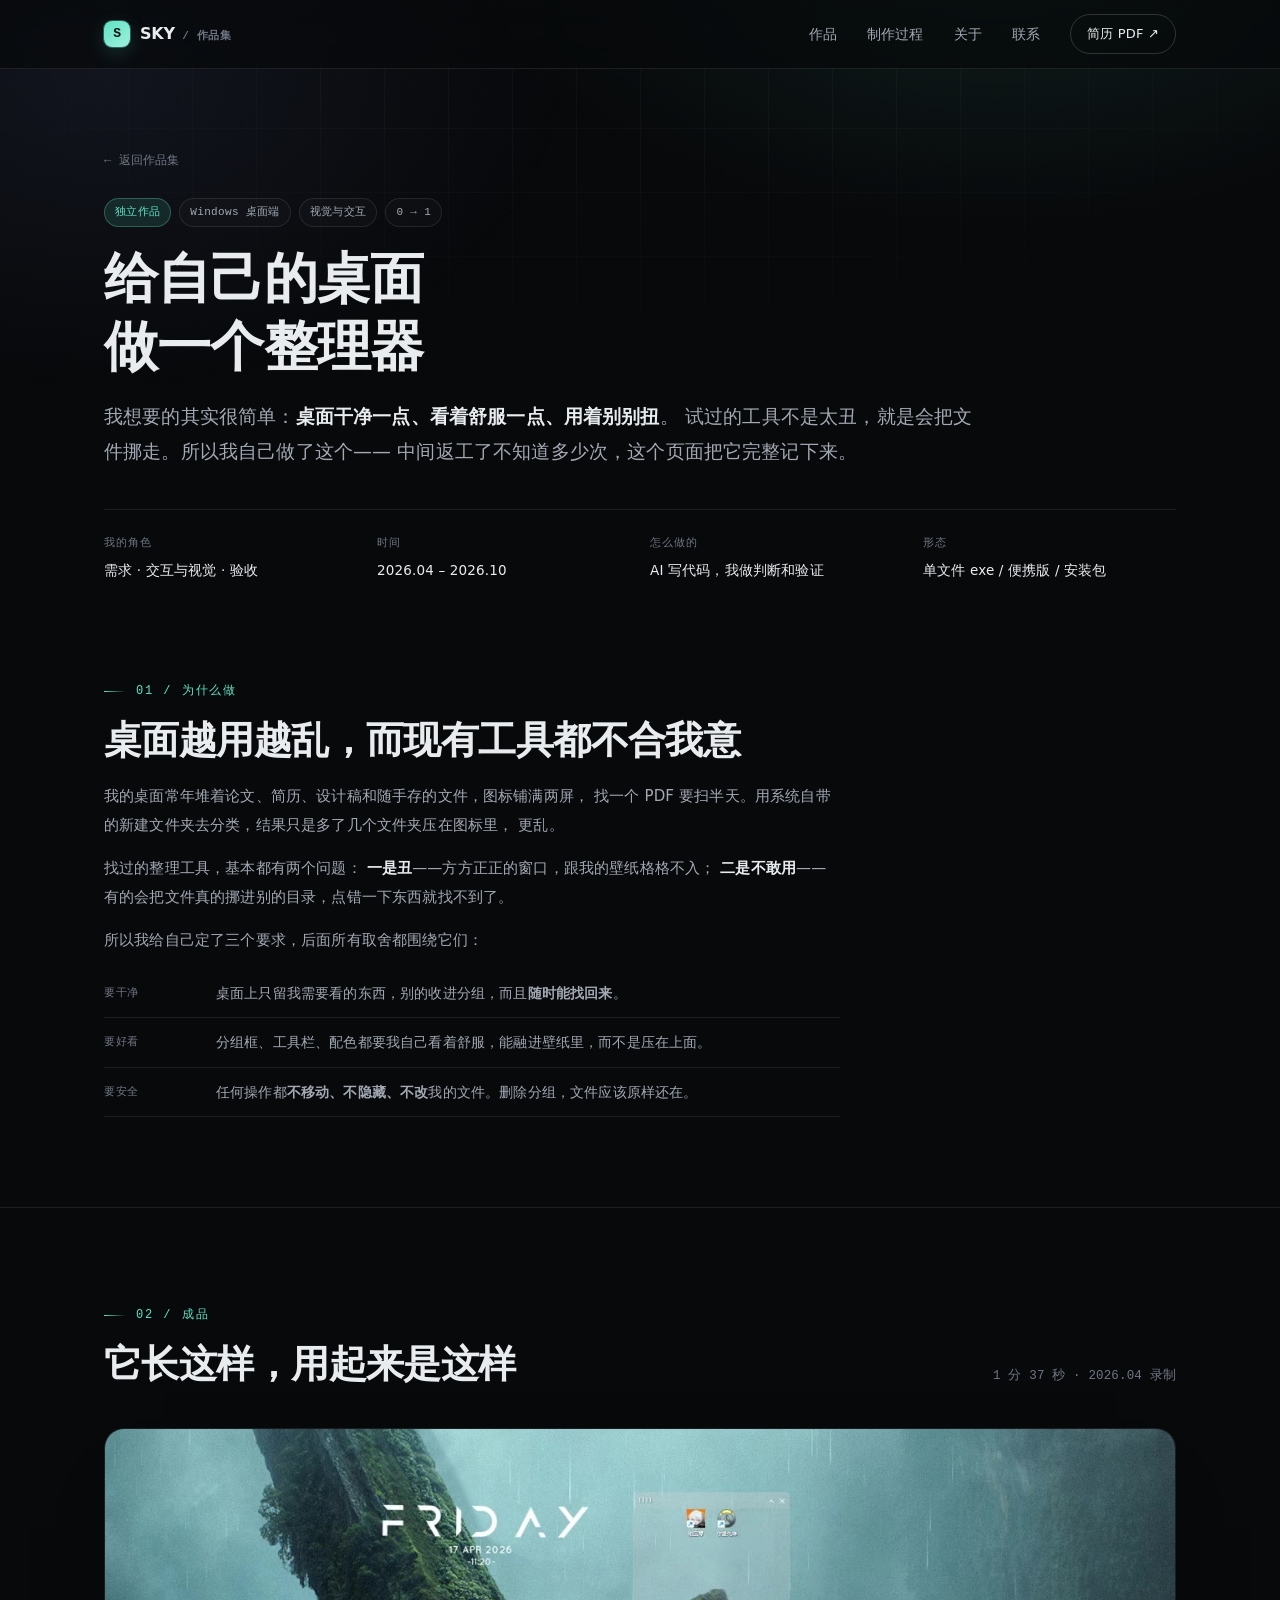
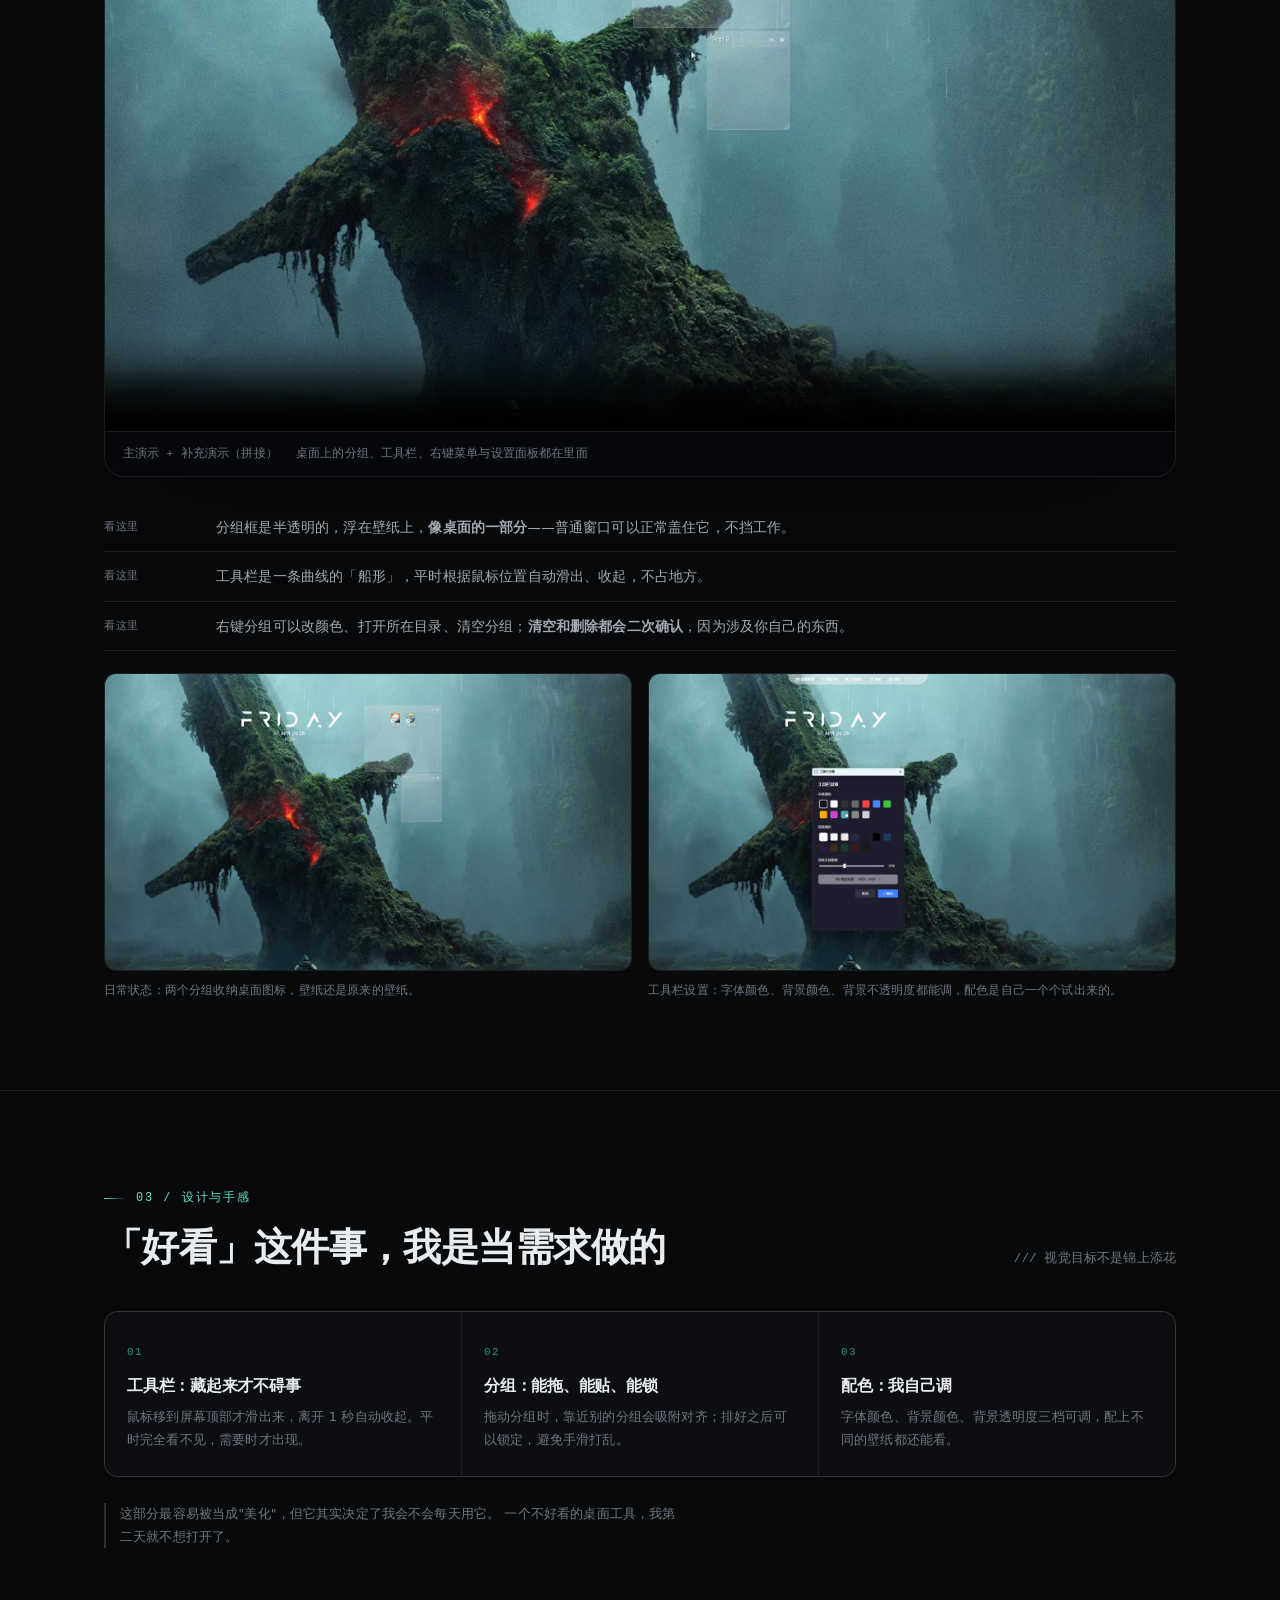
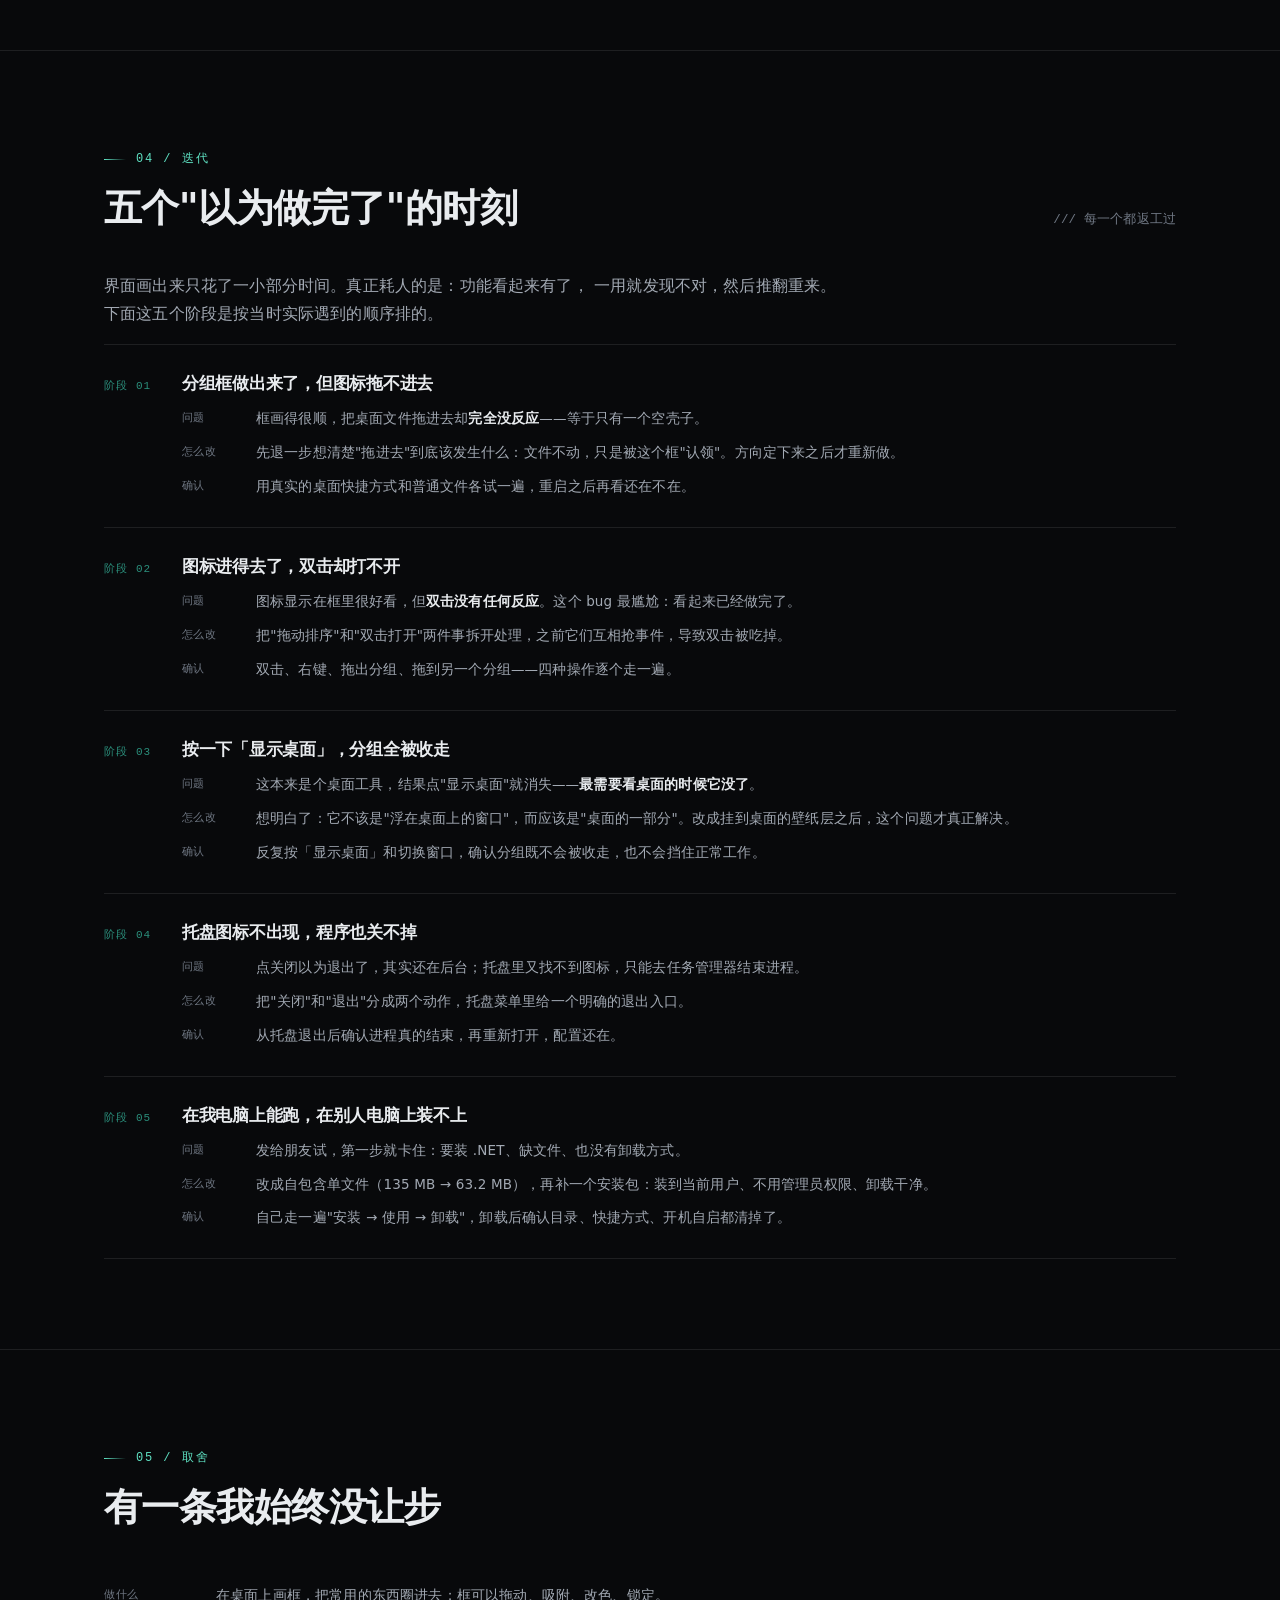
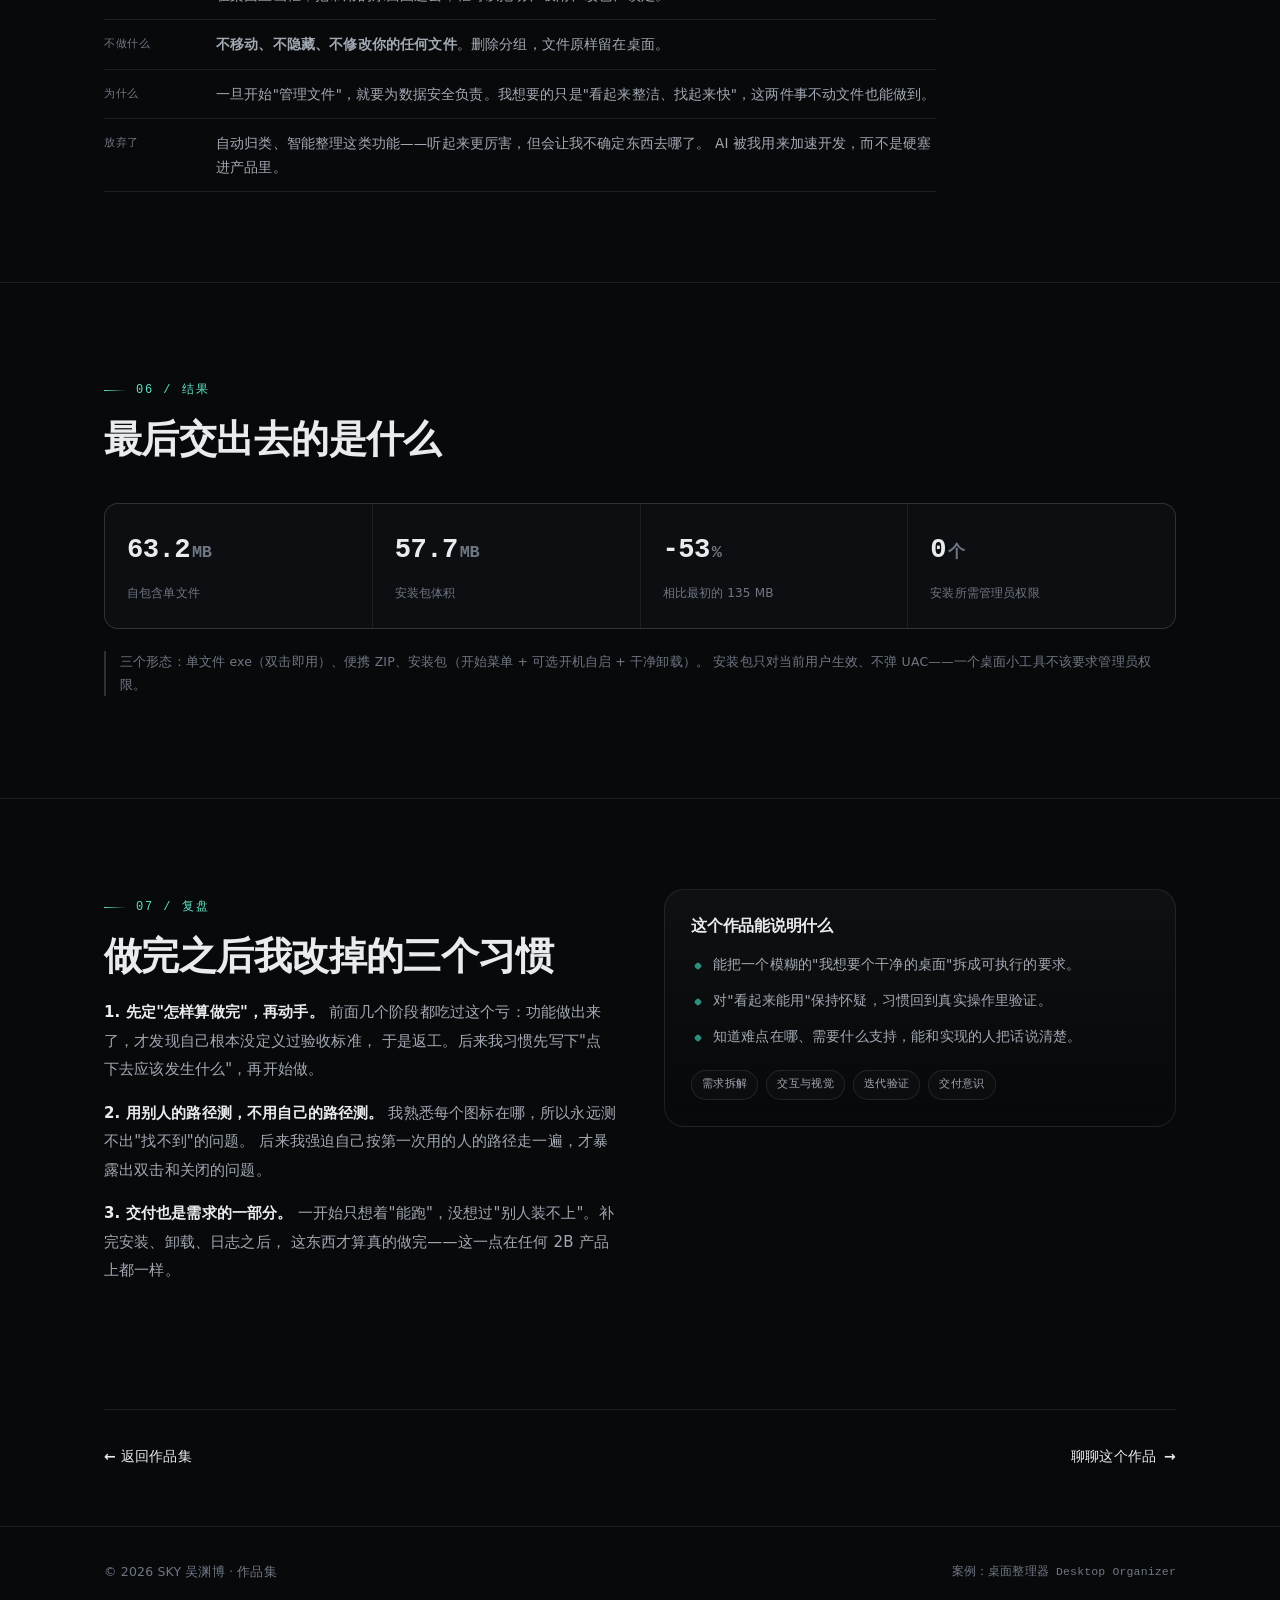
==== work/desktop-organizer.html @ 51eff130 "Add files via upload" ====
﻿<!DOCTYPE html>
<html lang="zh-CN">
<head>
<meta charset="UTF-8">
<meta name="viewport" content="width=device-width, initial-scale=1">
<title>桌面整理器 · 案例 | SKY 吴渊博</title>
<meta name="description" content="给自己的桌面做一个整理器：初衷、成品演示，以及从图标移不进去到能安装交付的迭代过程。">
<meta name="author" content="SKY 吴渊博">
<meta name="theme-color" content="#08090b">
<link rel="canonical" href="https://sky-code1.github.io/work/desktop-organizer.html">

<meta property="og:type" content="article">
<meta property="og:url" content="https://sky-code1.github.io/work/desktop-organizer.html">
<meta property="og:title" content="桌面整理器 · 给自己的桌面做一个整理器">
<meta property="og:description" content="从图标移不进去，到可以安装给别人用。附 1 分 37 秒演示与完整的迭代记录。">
<meta property="og:image" content="../assets/img/demo-poster.jpg">

<link rel="icon" href="../assets/img/favicon.svg" type="image/svg+xml">
<link rel="stylesheet" href="../assets/css/style.css">
</head>
<body>

<header class="site-header">
  <div class="wrap nav">
    <a class="brand" href="../index.html">
      <span class="brand-mark">S</span>
      <span>SKY<small> / 作品集</small></span>
    </a>

    <nav class="nav-links" id="navLinks" aria-label="主导航">
      <a href="../index.html#work">作品</a>
      <a href="../index.html#process">制作过程</a>
      <a href="../index.html#about">关于</a>
      <a href="../index.html#contact">联系</a>
      <a class="nav-cta" href="../assets/resume-sky.pdf" target="_blank" rel="noopener">简历 PDF ↗</a>
    </nav>

    <button class="nav-toggle" id="navToggle" aria-label="打开菜单" aria-expanded="false" aria-controls="navLinks">
      <svg width="18" height="18" viewBox="0 0 24 24" fill="none" stroke="currentColor" stroke-width="2" stroke-linecap="round" aria-hidden="true">
        <path d="M4 7h16M4 12h16M4 17h16"/>
      </svg>
    </button>
  </div>
</header>

<main>

  <!-- ================= 头部 ================= -->
  <section class="case-hero">
    <div class="wrap">
      <a class="back-link" href="../index.html">← 返回作品集</a>

      <div class="tags reveal">
        <span class="tag hot">独立作品</span>
        <span class="tag">Windows 桌面端</span>
        <span class="tag">视觉与交互</span>
        <span class="tag">0 → 1</span>
      </div>

      <h1 class="reveal">给自己的桌面<br class="br-wide">做一个整理器</h1>

      <p class="lead reveal">
        我想要的其实很简单：<strong>桌面干净一点、看着舒服一点、用着别别扭</strong>。
        试过的工具不是太丑，就是会把文件挪走。所以我自己做了这个——
        中间返工了不知道多少次，这个页面把它完整记下来。
      </p>

      <dl class="case-meta reveal">
        <div><dt>我的角色</dt><dd>需求 · 交互与视觉 · 验收</dd></div>
        <div><dt>时间</dt><dd>2026.04 – 2026.10</dd></div>
        <div><dt>怎么做的</dt><dd>AI 写代码，我做判断和验证</dd></div>
        <div><dt>形态</dt><dd>单文件 exe / 便携版 / 安装包</dd></div>
      </dl>
    </div>
  </section>

  <!-- ================= 01 初衷 ================= -->
  <section class="section">
    <div class="wrap">
      <div class="prose reveal" style="max-width:46em">
        <span class="eyebrow">01 / 为什么做</span>
        <h2 style="margin-top:14px">桌面越用越乱，而现有工具都不合我意</h2>

        <p>
          我的桌面常年堆着论文、简历、设计稿和随手存的文件，图标铺满两屏，
          找一个 PDF 要扫半天。用系统自带的新建文件夹去分类，结果只是多了几个文件夹压在图标里，
          更乱。
        </p>
        <p>
          找过的整理工具，基本都有两个问题：
          <strong>一是丑</strong>——方方正正的窗口，跟我的壁纸格格不入；
          <strong>二是不敢用</strong>——有的会把文件真的挪进别的目录，点错一下东西就找不到了。
        </p>
        <p>
          所以我给自己定了三个要求，后面所有取舍都围绕它们：
        </p>
      </div>

      <div class="kv reveal" style="max-width:46em">
        <div class="kv-row">
          <span class="k">要干净</span>
          <div class="v">桌面上只留我需要看的东西，别的收进分组，而且<strong>随时能找回来</strong>。</div>
        </div>
        <div class="kv-row">
          <span class="k">要好看</span>
          <div class="v">分组框、工具栏、配色都要我自己看着舒服，能融进壁纸里，而不是压在上面。</div>
        </div>
        <div class="kv-row">
          <span class="k">要安全</span>
          <div class="v">任何操作都<strong>不移动、不隐藏、不改</strong>我的文件。删除分组，文件应该原样还在。</div>
        </div>
      </div>
    </div>
  </section>

  <!-- ================= 02 成品 ================= -->
  <section class="section">
    <div class="wrap">
      <div class="section-head reveal">
        <div>
          <span class="eyebrow">02 / 成品</span>
          <h2>它长这样，用起来是这样</h2>
        </div>
        <span class="more">1 分 37 秒 · 2026.04 录制</span>
      </div>

      <div class="video-card reveal">
        <video controls preload="metadata" poster="../assets/img/demo-poster.jpg" playsinline>
          <source src="../assets/video/desktop-organizer-demo.mp4" type="video/mp4">
          你的浏览器不支持内嵌视频，可以<a href="../assets/video/desktop-organizer-demo.mp4">直接下载观看</a>。
        </video>
        <div class="video-meta">
          <span>主演示 + 补充演示（拼接）</span>
          <span>桌面上的分组、工具栏、右键菜单与设置面板都在里面</span>
        </div>
      </div>

      <div class="kv reveal" style="margin-top:26px">
        <div class="kv-row">
          <span class="k">看这里</span>
          <div class="v">分组框是半透明的，浮在壁纸上，<strong>像桌面的一部分</strong>——普通窗口可以正常盖住它，不挡工作。</div>
        </div>
        <div class="kv-row">
          <span class="k">看这里</span>
          <div class="v">工具栏是一条曲线的「船形」，平时根据鼠标位置自动滑出、收起，不占地方。</div>
        </div>
        <div class="kv-row">
          <span class="k">看这里</span>
          <div class="v">右键分组可以改颜色、打开所在目录、清空分组；<strong>清空和删除都会二次确认</strong>，因为涉及你自己的东西。</div>
        </div>
      </div>

      <div class="shot-grid reveal">
        <figure>
          <img src="../assets/img/demo-poster.jpg" alt="桌面上两个半透明分组，里面放了图标" loading="lazy">
          <figcaption>日常状态：两个分组收纳桌面图标，壁纸还是原来的壁纸。</figcaption>
        </figure>
        <figure>
          <img src="../assets/img/demo-settings.jpg" alt="工具栏设置面板，可以调字体颜色、背景颜色和背景不透明度" loading="lazy">
          <figcaption>工具栏设置：字体颜色、背景颜色、背景不透明度都能调，配色是自己一个个试出来的。</figcaption>
        </figure>
      </div>
    </div>
  </section>

  <!-- ================= 03 视觉与交互 ================= -->
  <section class="section">
    <div class="wrap">
      <div class="section-head reveal">
        <div>
          <span class="eyebrow">03 / 设计与手感</span>
          <h2>「好看」这件事，我是当需求做的</h2>
        </div>
        <span class="more">/// 视觉目标不是锦上添花</span>
      </div>

      <div class="work-points reveal">
        <div class="point">
          <span class="num">01</span>
          <h4>工具栏：藏起来才不碍事</h4>
          <p>鼠标移到屏幕顶部才滑出来，离开 1 秒自动收起。平时完全看不见，需要时才出现。</p>
        </div>
        <div class="point">
          <span class="num">02</span>
          <h4>分组：能拖、能贴、能锁</h4>
          <p>拖动分组时，靠近别的分组会吸附对齐；排好之后可以锁定，避免手滑打乱。</p>
        </div>
        <div class="point">
          <span class="num">03</span>
          <h4>配色：我自己调</h4>
          <p>字体颜色、背景颜色、背景透明度三档可调，配上不同的壁纸都还能看。</p>
        </div>
      </div>

      <p class="note reveal" style="max-width:46em; margin-top:26px">
        这部分最容易被当成"美化"，但它其实决定了我会不会每天用它。
        一个不好看的桌面工具，我第二天就不想打开了。
      </p>
    </div>
  </section>

  <!-- ================= 04 迭代 ================= -->
  <section class="section" id="iterations">
    <div class="wrap">
      <div class="section-head reveal">
        <div>
          <span class="eyebrow">04 / 迭代</span>
          <h2>五个"以为做完了"的时刻</h2>
        </div>
        <span class="more">/// 每一个都返工过</span>
      </div>

      <p class="prose reveal" style="max-width:46em">
        界面画出来只花了一小部分时间。真正耗人的是：功能看起来有了，
        一用就发现不对，然后推翻重来。下面这五个阶段是按当时实际遇到的顺序排的。
      </p>

      <div class="reveal">
        <div class="iter">
          <span class="stage">阶段 01</span>
          <div>
            <h3>分组框做出来了，但图标拖不进去</h3>
            <dl>
              <dt>问题</dt>
              <dd>框画得很顺，把桌面文件拖进去却<strong>完全没反应</strong>——等于只有一个空壳子。</dd>
              <dt>怎么改</dt>
              <dd>先退一步想清楚"拖进去"到底该发生什么：文件不动，只是被这个框"认领"。方向定下来之后才重新做。</dd>
              <dt>确认</dt>
              <dd>用真实的桌面快捷方式和普通文件各试一遍，重启之后再看还在不在。</dd>
            </dl>
          </div>
        </div>

        <div class="iter">
          <span class="stage">阶段 02</span>
          <div>
            <h3>图标进得去了，双击却打不开</h3>
            <dl>
              <dt>问题</dt>
              <dd>图标显示在框里很好看，但<strong>双击没有任何反应</strong>。这个 bug 最尴尬：看起来已经做完了。</dd>
              <dt>怎么改</dt>
              <dd>把"拖动排序"和"双击打开"两件事拆开处理，之前它们互相抢事件，导致双击被吃掉。</dd>
              <dt>确认</dt>
              <dd>双击、右键、拖出分组、拖到另一个分组——四种操作逐个走一遍。</dd>
            </dl>
          </div>
        </div>

        <div class="iter">
          <span class="stage">阶段 03</span>
          <div>
            <h3>按一下「显示桌面」，分组全被收走</h3>
            <dl>
              <dt>问题</dt>
              <dd>这本来是个桌面工具，结果点"显示桌面"就消失——<strong>最需要看桌面的时候它没了</strong>。</dd>
              <dt>怎么改</dt>
              <dd>想明白了：它不该是"浮在桌面上的窗口"，而应该是"桌面的一部分"。改成挂到桌面的壁纸层之后，这个问题才真正解决。</dd>
              <dt>确认</dt>
              <dd>反复按「显示桌面」和切换窗口，确认分组既不会被收走，也不会挡住正常工作。</dd>
            </dl>
          </div>
        </div>

        <div class="iter">
          <span class="stage">阶段 04</span>
          <div>
            <h3>托盘图标不出现，程序也关不掉</h3>
            <dl>
              <dt>问题</dt>
              <dd>点关闭以为退出了，其实还在后台；托盘里又找不到图标，只能去任务管理器结束进程。</dd>
              <dt>怎么改</dt>
              <dd>把"关闭"和"退出"分成两个动作，托盘菜单里给一个明确的退出入口。</dd>
              <dt>确认</dt>
              <dd>从托盘退出后确认进程真的结束，再重新打开，配置还在。</dd>
            </dl>
          </div>
        </div>

        <div class="iter">
          <span class="stage">阶段 05</span>
          <div>
            <h3>在我电脑上能跑，在别人电脑上装不上</h3>
            <dl>
              <dt>问题</dt>
              <dd>发给朋友试，第一步就卡住：要装 .NET、缺文件、也没有卸载方式。</dd>
              <dt>怎么改</dt>
              <dd>改成自包含单文件（135 MB → 63.2 MB），再补一个安装包：装到当前用户、不用管理员权限、卸载干净。</dd>
              <dt>确认</dt>
              <dd>自己走一遍"安装 → 使用 → 卸载"，卸载后确认目录、快捷方式、开机自启都清掉了。</dd>
            </dl>
          </div>
        </div>
      </div>
    </div>
  </section>

  <!-- ================= 05 取舍 ================= -->
  <section class="section">
    <div class="wrap">
      <div class="section-head reveal">
        <div>
          <span class="eyebrow">05 / 取舍</span>
          <h2>有一条我始终没让步</h2>
        </div>
      </div>

      <div class="kv reveal" style="max-width:52em">
        <div class="kv-row">
          <span class="k">做什么</span>
          <div class="v">在桌面上画框，把常用的东西圈进去；框可以拖动、吸附、改色、锁定。</div>
        </div>
        <div class="kv-row">
          <span class="k">不做什么</span>
          <div class="v"><strong>不移动、不隐藏、不修改你的任何文件</strong>。删除分组，文件原样留在桌面。</div>
        </div>
        <div class="kv-row">
          <span class="k">为什么</span>
          <div class="v">一旦开始"管理文件"，就要为数据安全负责。我想要的只是"看起来整洁、找起来快"，这两件事不动文件也能做到。</div>
        </div>
        <div class="kv-row">
          <span class="k">放弃了</span>
          <div class="v">自动归类、智能整理这类功能——听起来更厉害，但会让我不确定东西去哪了。 AI 被我用来加速开发，而不是硬塞进产品里。</div>
        </div>
      </div>
    </div>
  </section>

  <!-- ================= 06 结果 ================= -->
  <section class="section">
    <div class="wrap">
      <div class="section-head reveal">
        <div>
          <span class="eyebrow">06 / 结果</span>
          <h2>最后交出去的是什么</h2>
        </div>
      </div>

      <div class="stat-grid reveal" style="grid-template-columns:repeat(4,minmax(0,1fr))">
        <div class="stat"><b>63.2<span class="u">MB</span></b><span>自包含单文件</span></div>
        <div class="stat"><b>57.7<span class="u">MB</span></b><span>安装包体积</span></div>
        <div class="stat"><b>-53<span class="u">%</span></b><span>相比最初的 135 MB</span></div>
        <div class="stat"><b>0<span class="u">个</span></b><span>安装所需管理员权限</span></div>
      </div>

      <p class="note reveal" style="margin-top:22px">
        三个形态：单文件 exe（双击即用）、便携 ZIP、安装包（开始菜单 + 可选开机自启 + 干净卸载）。
        安装包只对当前用户生效、不弹 UAC——一个桌面小工具不该要求管理员权限。
      </p>
    </div>
  </section>

  <!-- ================= 07 复盘 ================= -->
  <section class="section">
    <div class="wrap">
      <div class="two-col">
        <div class="prose reveal">
          <span class="eyebrow">07 / 复盘</span>
          <h2 style="margin-top:14px">做完之后我改掉的三个习惯</h2>

          <p>
            <strong>1. 先定"怎样算做完"，再动手。</strong>
            前面几个阶段都吃过这个亏：功能做出来了，才发现自己根本没定义过验收标准，
            于是返工。后来我习惯先写下"点下去应该发生什么"，再开始做。
          </p>
          <p>
            <strong>2. 用别人的路径测，不用自己的路径测。</strong>
            我熟悉每个图标在哪，所以永远测不出"找不到"的问题。
            后来我强迫自己按第一次用的人的路径走一遍，才暴露出双击和关闭的问题。
          </p>
          <p>
            <strong>3. 交付也是需求的一部分。</strong>
            一开始只想着"能跑"，没想过"别人装不上"。补完安装、卸载、日志之后，
            这东西才算真的做完——这一点在任何 2B 产品上都一样。
          </p>
        </div>

        <div class="reveal">
          <div class="about-card">
            <h3 style="font-size:1rem; margin-bottom:16px">这个作品能说明什么</h3>
            <ul class="about-list" style="margin-top:0">
              <li>能把一个模糊的"我想要个干净的桌面"拆成可执行的要求。</li>
              <li>对"看起来能用"保持怀疑，习惯回到真实操作里验证。</li>
              <li>知道难点在哪、需要什么支持，能和实现的人把话说清楚。</li>
            </ul>
            <div class="tags" style="margin-top:22px; margin-bottom:0">
              <span class="tag">需求拆解</span>
              <span class="tag">交互与视觉</span>
              <span class="tag">迭代验证</span>
              <span class="tag">交付意识</span>
            </div>
          </div>
        </div>
      </div>
    </div>
  </section>

  <section class="wrap">
    <div class="case-nav">
      <a class="link-arrow" href="../index.html">← 返回作品集</a>
      <a class="link-arrow" href="../index.html#contact">聊聊这个作品 <span class="arw">→</span></a>
    </div>
  </section>

</main>

<footer class="site-footer">
  <div class="wrap footer-inner">
    <span>© 2026 SKY 吴渊博 · 作品集</span>
    <span class="mono">案例：桌面整理器 Desktop Organizer</span>
  </div>
</footer>

<script src="../assets/js/main.js" defer></script>
</body>
</html>
---- assets/css/style.css ----
/* ==========================================================================
   作品集站点样式
   目标：克制的深色工程感 — 细线、单色强调、等宽标签、留白优先
   ========================================================================== */

:root {
  --bg: #08090b;
  --bg-soft: #0c0e11;
  --bg-card: #101318;
  --line: rgba(255, 255, 255, 0.09);
  --line-strong: rgba(255, 255, 255, 0.16);
  --text: #e9ecef;
  --text-dim: #a2a9b3;
  --text-mute: #6f7783;
  --accent: #5fe3c4;
  --accent-dim: #2b8f7c;
  --accent-soft: rgba(95, 227, 196, 0.12);
  --blue: #86a6ff;
  --amber: #f5c26b;
  --radius: 14px;
  --radius-lg: 20px;
  --maxw: 1120px;
  --font: system-ui, -apple-system, "Segoe UI", "PingFang SC", "Hiragino Sans GB",
    "Microsoft YaHei UI", "Microsoft YaHei", sans-serif;
  --mono: ui-monospace, "SF Mono", "JetBrains Mono", "Cascadia Code", Consolas,
    "Liberation Mono", monospace;
}

*,
*::before,
*::after { box-sizing: border-box; }

html {
  scroll-behavior: smooth;
  scroll-padding-top: 90px;
  -webkit-text-size-adjust: 100%;
  /* clip 不会创建滚动容器，避免 sticky 头部失效 */
  overflow-x: hidden;
  overflow-x: clip;
}

body {
  margin: 0;
  background: var(--bg);
  color: var(--text);
  font-family: var(--font);
  font-size: 16px;
  line-height: 1.75;
  letter-spacing: 0.01em;
  -webkit-font-smoothing: antialiased;
  text-rendering: optimizeLegibility;
  overflow-x: hidden;
  overflow-x: clip;
}

/* 背景：两处极淡的光晕 + 细网格 */
body::before {
  content: "";
  position: fixed;
  inset: 0;
  z-index: -2;
  background:
    radial-gradient(900px 520px at 78% -8%, rgba(95, 227, 196, 0.10), transparent 60%),
    radial-gradient(760px 520px at 8% 8%, rgba(134, 166, 255, 0.08), transparent 62%);
  pointer-events: none;
}

body::after {
  content: "";
  position: fixed;
  inset: 0;
  z-index: -1;
  background-image:
    linear-gradient(to right, rgba(255, 255, 255, 0.028) 1px, transparent 1px),
    linear-gradient(to bottom, rgba(255, 255, 255, 0.028) 1px, transparent 1px);
  background-size: 64px 64px;
  mask-image: radial-gradient(ellipse 80% 55% at 50% 0%, #000 35%, transparent 78%);
  -webkit-mask-image: radial-gradient(ellipse 80% 55% at 50% 0%, #000 35%, transparent 78%);
  pointer-events: none;
}

img { max-width: 100%; display: block; }

a {
  color: var(--text);
  text-decoration: none;
  transition: color 0.18s ease, opacity 0.18s ease;
}

a:hover { color: var(--accent); }

::selection { background: rgba(95, 227, 196, 0.28); color: #fff; }

:focus-visible {
  outline: 2px solid var(--accent);
  outline-offset: 3px;
  border-radius: 4px;
}

/* ---------- 排版工具 ---------- */

.wrap {
  width: 100%;
  max-width: var(--maxw);
  margin: 0 auto;
  padding: 0 24px;
}

.eyebrow {
  font-family: var(--mono);
  font-size: 12px;
  letter-spacing: 0.16em;
  text-transform: uppercase;
  color: var(--accent);
  display: inline-flex;
  align-items: center;
  gap: 10px;
}

.eyebrow::before {
  content: "";
  width: 22px;
  height: 1px;
  background: linear-gradient(90deg, var(--accent), transparent);
}

h1, h2, h3, h4 {
  margin: 0;
  line-height: 1.25;
  font-weight: 650;
  letter-spacing: -0.015em;
}

h1 { font-size: clamp(2.3rem, 5.6vw, 4.15rem); }
h2 { font-size: clamp(1.65rem, 3.1vw, 2.4rem); }
h3 { font-size: 1.15rem; }

p { margin: 0 0 1em; color: var(--text-dim); }
p strong { color: var(--text); font-weight: 600; }

.lead {
  font-size: clamp(1.02rem, 1.5vw, 1.18rem);
  line-height: 1.85;
  color: var(--text-dim);
}

.mono { font-family: var(--mono); }
.dim { color: var(--text-mute); }
.accent { color: var(--accent); }

code {
  font-family: var(--mono);
  font-size: 0.86em;
  padding: 1px 5px;
  border-radius: 5px;
  background: rgba(255, 255, 255, 0.04);
  border: 1px solid rgba(255, 255, 255, 0.05);
  color: #ccd9e2;
  white-space: normal;
  overflow-wrap: anywhere;
}

.grad {
  background: linear-gradient(96deg, #ffffff 8%, var(--accent) 52%, var(--blue) 96%);
  -webkit-background-clip: text;
  background-clip: text;
  color: transparent;
}

/* ---------- 顶部导航 ---------- */

.site-header {
  position: sticky;
  top: 0;
  z-index: 100;
  backdrop-filter: blur(14px) saturate(140%);
  -webkit-backdrop-filter: blur(14px) saturate(140%);
  background: rgba(8, 9, 11, 0.72);
  border-bottom: 1px solid var(--line);
}

.nav {
  display: flex;
  align-items: center;
  justify-content: space-between;
  height: 68px;
}

.brand {
  display: inline-flex;
  align-items: center;
  gap: 10px;
  font-weight: 600;
  letter-spacing: -0.01em;
}

.brand-mark {
  width: 26px;
  height: 26px;
  border-radius: 8px;
  display: grid;
  place-items: center;
  font-family: var(--mono);
  font-size: 13px;
  color: #06110e;
  background: linear-gradient(140deg, var(--accent), #9ff0dd);
  box-shadow: 0 0 0 1px rgba(95, 227, 196, 0.35), 0 6px 20px rgba(95, 227, 196, 0.18);
}

.brand small {
  font-family: var(--mono);
  font-size: 11px;
  color: var(--text-mute);
  letter-spacing: 0.06em;
}

.nav-links {
  display: flex;
  align-items: center;
  gap: 30px;
  font-size: 14px;
  color: var(--text-dim);
}

.nav-links a { color: var(--text-dim); }
.nav-links a:hover { color: var(--text); }

.nav-cta {
  padding: 8px 16px;
  border: 1px solid var(--line-strong);
  border-radius: 999px;
  font-size: 13px;
  color: var(--text) !important;
  transition: border-color 0.18s ease, background 0.18s ease;
}

.nav-cta:hover {
  border-color: var(--accent-dim);
  background: var(--accent-soft);
  color: var(--accent) !important;
}

.nav-toggle {
  display: none;
  width: 40px;
  height: 40px;
  border: 1px solid var(--line-strong);
  border-radius: 10px;
  background: transparent;
  color: var(--text);
  cursor: pointer;
  align-items: center;
  justify-content: center;
}

/* ---------- 首屏 ---------- */

.hero {
  padding: clamp(64px, 9vw, 112px) 0 clamp(30px, 4vw, 52px);
}

.hero-grid {
  display: grid;
  grid-template-columns: minmax(0, 1.08fr) minmax(0, 0.92fr);
  gap: clamp(32px, 5vw, 64px);
  align-items: center;
}

.hero h1 { margin: 18px 0 20px; }

.hero .lead { max-width: 34em; }

.hero-actions {
  display: flex;
  flex-wrap: wrap;
  gap: 12px;
  margin-top: 30px;
}

.btn {
  display: inline-flex;
  align-items: center;
  gap: 9px;
  padding: 12px 22px;
  border-radius: 999px;
  font-size: 14px;
  font-weight: 550;
  border: 1px solid transparent;
  cursor: pointer;
  transition: transform 0.16s ease, background 0.18s ease, border-color 0.18s ease,
    box-shadow 0.2s ease;
}

.btn-primary {
  background: var(--accent);
  color: #04120f;
  box-shadow: 0 10px 30px rgba(95, 227, 196, 0.16);
}

.btn-primary:hover {
  color: #04120f;
  transform: translateY(-1px);
  box-shadow: 0 14px 36px rgba(95, 227, 196, 0.26);
}

.btn-ghost {
  border-color: var(--line-strong);
  color: var(--text);
  background: rgba(255, 255, 255, 0.02);
}

.btn-ghost:hover {
  border-color: var(--accent-dim);
  color: var(--accent);
  transform: translateY(-1px);
}

.hero-stats {
  display: flex;
  flex-wrap: wrap;
  gap: 34px;
  margin-top: 44px;
  padding-top: 26px;
  border-top: 1px solid var(--line);
}

.hero-stats div { display: flex; flex-direction: column; gap: 2px; }

.hero-stats b {
  font-family: var(--mono);
  font-size: 1.35rem;
  font-weight: 600;
  color: var(--text);
  letter-spacing: -0.02em;
}

.hero-stats span {
  font-size: 12px;
  color: var(--text-mute);
  letter-spacing: 0.04em;
}

/* 终端卡片（首屏视觉） */
.terminal {
  border: 1px solid var(--line);
  border-radius: var(--radius-lg);
  background: linear-gradient(180deg, #0e1115, #0a0c0f);
  box-shadow: 0 30px 80px -40px rgba(0, 0, 0, 0.9), 0 0 0 1px rgba(255, 255, 255, 0.02) inset;
  overflow: hidden;
  transform: perspective(1400px) rotateX(1.2deg) rotateY(-2.2deg);
  transform-origin: center;
}

.terminal-bar {
  display: flex;
  align-items: center;
  gap: 8px;
  padding: 12px 16px;
  border-bottom: 1px solid var(--line);
  background: rgba(255, 255, 255, 0.02);
}

.dot { width: 10px; height: 10px; border-radius: 50%; background: #2a2f36; }
.dot.r { background: #ff5f57; }
.dot.y { background: #febc2e; }
.dot.g { background: #28c840; }

.terminal-bar span {
  margin-left: 10px;
  font-family: var(--mono);
  font-size: 11.5px;
  color: var(--text-mute);
}

.terminal-body {
  padding: 18px 18px 22px;
  font-family: var(--mono);
  font-size: 12.5px;
  line-height: 1.95;
  color: #b9c0c9;
  overflow-x: auto;
}

.terminal-body .p { color: var(--accent); }
.terminal-body .c { color: #7f8894; }
.terminal-body .k { color: var(--blue); }
.terminal-body .s { color: var(--amber); }
.terminal-body .ok { color: #63d68a; }

/* ---------- 通用区块 ---------- */

.section { padding: clamp(56px, 7vw, 92px) 0; }
.section + .section { border-top: 1px solid var(--line); }

.section-head {
  display: flex;
  align-items: flex-end;
  justify-content: space-between;
  gap: 24px;
  margin-bottom: 40px;
}

.section-head h2 { margin-top: 14px; }

.section-head .more {
  font-family: var(--mono);
  font-size: 12.5px;
  color: var(--text-mute);
  white-space: nowrap;
}

.section-head .more:hover { color: var(--accent); }

/* ---------- 作品卡片 ---------- */

.feature {
  position: relative;
  display: grid;
  grid-template-columns: minmax(0, 1.05fr) minmax(0, 0.95fr);
  gap: clamp(24px, 4vw, 44px);
  align-items: center;
  padding: clamp(26px, 3.4vw, 44px);
  border: 1px solid var(--line);
  border-radius: calc(var(--radius-lg) + 4px);
  background:
    radial-gradient(600px 300px at 100% 0%, rgba(95, 227, 196, 0.07), transparent 70%),
    linear-gradient(180deg, rgba(255, 255, 255, 0.035), rgba(255, 255, 255, 0.008));
  overflow: hidden;
  transition: border-color 0.25s ease, transform 0.25s ease;
}

.feature:hover { border-color: var(--line-strong); }

.feature::after {
  content: "";
  position: absolute;
  inset: 0;
  pointer-events: none;
  background: linear-gradient(120deg, transparent 55%, rgba(95, 227, 196, 0.06));
  opacity: 0;
  transition: opacity 0.4s ease;
}

.feature:hover::after { opacity: 1; }

.tags { display: flex; flex-wrap: wrap; gap: 8px; margin-bottom: 18px; }

.tag {
  font-family: var(--mono);
  font-size: 11px;
  letter-spacing: 0.03em;
  color: var(--text-dim);
  padding: 4px 10px;
  border: 1px solid var(--line);
  border-radius: 999px;
  background: rgba(255, 255, 255, 0.02);
}

.tag.hot { color: var(--accent); border-color: rgba(95, 227, 196, 0.3); background: var(--accent-soft); }

.feature h3 { font-size: clamp(1.4rem, 2.4vw, 1.9rem); margin-bottom: 12px; }

.feature p { font-size: 14.5px; margin-bottom: 20px; }

.metrics-inline {
  display: flex;
  flex-wrap: wrap;
  gap: 26px;
  padding: 16px 0;
  margin-bottom: 22px;
  border-top: 1px solid var(--line);
  border-bottom: 1px solid var(--line);
}

.metrics-inline div { display: flex; flex-direction: column; }

.metrics-inline b {
  font-family: var(--mono);
  font-size: 1.05rem;
  color: var(--accent);
  font-weight: 600;
}

.metrics-inline span { font-size: 11.5px; color: var(--text-mute); }

.link-arrow {
  display: inline-flex;
  align-items: center;
  gap: 8px;
  font-size: 14px;
  font-weight: 550;
  color: var(--text);
}

.link-arrow .arw { transition: transform 0.2s ease; }
.link-arrow:hover .arw { transform: translateX(4px); }

/* 应用界面示意（纯 CSS） */
.app-mock {
  position: relative;
  border-radius: 16px;
  padding: 22px 22px 38px;
  background:
    radial-gradient(420px 220px at 20% 0%, rgba(134, 166, 255, 0.14), transparent 65%),
    linear-gradient(160deg, #101a1c 0%, #0b1013 55%, #0a0c0f 100%);
  border: 1px solid var(--line);
  overflow: hidden;
  min-height: 260px;
}

.app-mock .glow {
  position: absolute;
  inset: auto -20% -40% -20%;
  height: 180px;
  background: radial-gradient(closest-side, rgba(95, 227, 196, 0.16), transparent);
  filter: blur(6px);
}

.toolbar-mock {
  position: relative;
  display: inline-flex;
  align-items: center;
  gap: 4px;
  padding: 7px 12px;
  border-radius: 14px;
  background: rgba(255, 255, 255, 0.86);
  box-shadow: 0 18px 40px -18px rgba(0, 0, 0, 0.8), 0 0 0 1px rgba(255, 255, 255, 0.25);
  font-size: 11px;
  color: #1a1a1a;
  white-space: nowrap;
  transform: scale(0.94);
  transform-origin: left center;
}

.toolbar-mock .logo { font-weight: 700; margin-right: 6px; }
.toolbar-mock .sep { width: 1px; height: 14px; background: rgba(0, 0, 0, 0.16); margin: 0 6px; }
.toolbar-mock .tb { padding: 3px 7px; border-radius: 6px; background: rgba(0, 0, 0, 0.05); }

.group-mock {
  position: relative;
  margin-top: 26px;
  display: grid;
  grid-template-columns: repeat(2, minmax(0, 1fr));
  gap: 12px;
  max-width: 300px;
}

.group-mock .gb {
  border: 1px solid rgba(255, 255, 255, 0.14);
  background: rgba(255, 255, 255, 0.07);
  border-radius: 12px;
  padding: 8px 10px;
  backdrop-filter: blur(6px);
}

.group-mock .gb .title {
  font-size: 10px;
  color: rgba(255, 255, 255, 0.75);
  margin-bottom: 7px;
  display: flex;
  justify-content: space-between;
}

.group-mock .gb .icons { display: flex; gap: 6px; }

.group-mock .ico {
  width: 22px;
  height: 22px;
  border-radius: 6px;
  background: linear-gradient(150deg, rgba(255, 255, 255, 0.22), rgba(255, 255, 255, 0.06));
  border: 1px solid rgba(255, 255, 255, 0.12);
}

.app-mock .caption {
  position: absolute;
  right: 14px;
  bottom: 12px;
  font-family: var(--mono);
  font-size: 10px;
  color: var(--text-mute);
  letter-spacing: 0.08em;
}

/* 占位卡片 */
.placeholder-grid {
  display: grid;
  grid-template-columns: repeat(3, minmax(0, 1fr));
  gap: 16px;
  margin-top: 16px;
}

.placeholder-card {
  border: 1px dashed rgba(255, 255, 255, 0.14);
  border-radius: var(--radius);
  padding: 22px;
  background: rgba(255, 255, 255, 0.012);
  min-height: 150px;
  display: flex;
  flex-direction: column;
  justify-content: space-between;
  transition: border-color 0.2s ease, background 0.2s ease;
}

.placeholder-card:hover {
  border-color: rgba(95, 227, 196, 0.35);
  background: rgba(95, 227, 196, 0.03);
}

.placeholder-card .ph-label {
  font-family: var(--mono);
  font-size: 11px;
  color: var(--text-mute);
  letter-spacing: 0.1em;
}

.placeholder-card h4 { font-size: 0.98rem; color: var(--text-dim); margin-bottom: 6px; }

.placeholder-card p { font-size: 12.5px; margin: 0; color: var(--text-mute); line-height: 1.7; }

/* ---------- 能力矩阵 ---------- */

.cap-grid {
  display: grid;
  grid-template-columns: repeat(4, minmax(0, 1fr));
  gap: 1px;
  background: var(--line);
  border: 1px solid var(--line);
  border-radius: var(--radius);
  overflow: hidden;
}

.cap {
  background: var(--bg-soft);
  padding: 26px 22px;
  transition: background 0.2s ease;
}

.cap:hover { background: #11151a; }

.cap .num {
  font-family: var(--mono);
  font-size: 11px;
  color: var(--accent-dim);
  letter-spacing: 0.12em;
}

.cap h4 { margin: 12px 0 10px; font-size: 1rem; }

.cap p { font-size: 13px; margin: 0; color: var(--text-mute); line-height: 1.75; }

/* ---------- 关于 ---------- */

.about-grid {
  display: grid;
  grid-template-columns: minmax(0, 0.85fr) minmax(0, 1.15fr);
  gap: clamp(28px, 5vw, 64px);
  align-items: start;
}

.about-card {
  border: 1px solid var(--line);
  border-radius: var(--radius-lg);
  padding: 26px;
  background: linear-gradient(180deg, rgba(255, 255, 255, 0.03), transparent);
}

.about-card dl { margin: 0; display: grid; grid-template-columns: auto 1fr; gap: 12px 18px; }

.about-card dt {
  font-family: var(--mono);
  font-size: 11.5px;
  color: var(--text-mute);
  letter-spacing: 0.05em;
  padding-top: 3px;
}

.about-card dd { margin: 0; font-size: 13.5px; color: var(--text-dim); }

.about-list {
  margin: 22px 0 0;
  padding: 0;
  list-style: none;
  display: grid;
  gap: 12px;
}

.about-list li {
  position: relative;
  padding-left: 22px;
  font-size: 13.8px;
  color: var(--text-dim);
}

.about-list li::before {
  content: "";
  position: absolute;
  left: 4px;
  top: 11px;
  width: 6px;
  height: 6px;
  border-radius: 2px;
  background: var(--accent-dim);
  transform: rotate(45deg);
}

/* ---------- 联系 ---------- */

.contact {
  border: 1px solid var(--line);
  border-radius: calc(var(--radius-lg) + 4px);
  padding: clamp(30px, 4.5vw, 56px);
  background:
    radial-gradient(560px 260px at 12% 0%, rgba(95, 227, 196, 0.12), transparent 70%),
    linear-gradient(180deg, rgba(255, 255, 255, 0.04), rgba(255, 255, 255, 0.01));
  text-align: center;
}

.contact h2 { margin: 16px 0 12px; }

.contact .lead { max-width: 44em; margin: 0 auto 28px; }

.contact-actions { display: flex; flex-wrap: wrap; gap: 12px; justify-content: center; }

.copy-email {
  position: relative;
}

.copy-note {
  position: absolute;
  left: 50%;
  top: -34px;
  transform: translateX(-50%);
  font-size: 11.5px;
  font-family: var(--mono);
  color: var(--accent);
  background: rgba(6, 17, 14, 0.9);
  border: 1px solid rgba(95, 227, 196, 0.3);
  padding: 3px 10px;
  border-radius: 999px;
  opacity: 0;
  transition: opacity 0.2s ease;
  pointer-events: none;
  white-space: nowrap;
}

.copy-note.show { opacity: 1; }

/* ---------- 页脚 ---------- */

.site-footer {
  border-top: 1px solid var(--line);
  padding: 34px 0 46px;
  margin-top: 24px;
}

.footer-inner {
  display: flex;
  align-items: center;
  justify-content: space-between;
  gap: 18px;
  flex-wrap: wrap;
  font-size: 12.5px;
  color: var(--text-mute);
}

.footer-inner .mono { font-size: 11.5px; }

/* ==========================================================================
   案例页
   ========================================================================== */

.case-hero { padding: clamp(44px, 6vw, 76px) 0 0; }

.back-link {
  display: inline-flex;
  align-items: center;
  gap: 8px;
  font-family: var(--mono);
  font-size: 12px;
  color: var(--text-mute);
  margin-bottom: 26px;
}

.back-link:hover { color: var(--accent); }

.case-hero h1 {
  font-size: clamp(2rem, 4.6vw, 3.4rem);
  margin: 16px 0 18px;
  max-width: 20em;
}

.case-hero .lead { max-width: 46em; }

.case-meta {
  display: grid;
  grid-template-columns: repeat(4, minmax(0, 1fr));
  gap: 20px;
  margin: 40px 0 0;
  padding: 24px 0 0;
  border-top: 1px solid var(--line);
}

.case-meta dt {
  font-family: var(--mono);
  font-size: 11px;
  letter-spacing: 0.1em;
  text-transform: uppercase;
  color: var(--text-mute);
  margin-bottom: 6px;
}

.case-meta dd { margin: 0; font-size: 13.5px; color: var(--text); }

.case-cover {
  margin-top: 44px;
  border: 1px solid var(--line);
  border-radius: var(--radius-lg);
  overflow: hidden;
  background: linear-gradient(160deg, #0f1418, #090b0e);
  padding: clamp(20px, 3vw, 36px);
}

.case-cover .mock-stage {
  display: grid;
  grid-template-columns: 1fr;
  gap: 18px;
}

/* 案例页封面：把界面示意居中并放大 */
.cover-stage {
  position: relative;
  display: flex;
  flex-direction: column;
  align-items: center;
  gap: clamp(28px, 4vw, 52px);
  padding: clamp(22px, 4vw, 52px) clamp(10px, 3vw, 40px) clamp(40px, 5vw, 62px);
  border-radius: 14px;
  background:
    radial-gradient(520px 260px at 50% 0%, rgba(95, 227, 196, 0.10), transparent 70%),
    linear-gradient(170deg, #0e1518 0%, #0a0d10 60%, #090b0e 100%);
  border: 1px solid rgba(255, 255, 255, 0.06);
  overflow: hidden;
}

.cover-stage .toolbar-mock {
  transform: scale(1.05);
  box-shadow: 0 26px 50px -26px rgba(0, 0, 0, 0.9), 0 0 0 1px rgba(255, 255, 255, 0.3);
}

.cover-groups {
  display: grid;
  grid-template-columns: repeat(3, minmax(0, 1fr));
  gap: 16px;
  width: 100%;
  max-width: 620px;
}

.cover-groups .gb {
  border: 1px solid rgba(255, 255, 255, 0.14);
  background: rgba(255, 255, 255, 0.06);
  border-radius: 12px;
  padding: 10px 12px;
  backdrop-filter: blur(6px);
}

.cover-groups .gb .title {
  font-size: 11px;
  color: rgba(255, 255, 255, 0.75);
  margin-bottom: 9px;
  display: flex;
  justify-content: space-between;
}

.cover-groups .gb .icons { display: flex; flex-wrap: wrap; gap: 6px; }

.cover-groups .ico {
  width: 26px;
  height: 26px;
  border-radius: 7px;
  background: linear-gradient(150deg, rgba(255, 255, 255, 0.24), rgba(255, 255, 255, 0.06));
  border: 1px solid rgba(255, 255, 255, 0.12);
}

.cover-stage .caption {
  position: absolute;
  right: 16px;
  bottom: 12px;
  font-family: var(--mono);
  font-size: 10px;
  letter-spacing: 0.08em;
  color: var(--text-mute);
}

.prose { max-width: 46em; }
.prose h2 { margin: 0 0 18px; }
.prose h3 { margin: 34px 0 12px; font-size: 1.08rem; }
.prose p { font-size: 15px; line-height: 1.9; }
.prose ul { margin: 0 0 18px; padding-left: 20px; color: var(--text-dim); }
.prose li { margin-bottom: 8px; font-size: 14.5px; }

.two-col {
  display: grid;
  grid-template-columns: minmax(0, 1fr) minmax(0, 1fr);
  gap: clamp(24px, 4vw, 48px);
  align-items: start;
}

/* 数字块 */
.stat-grid {
  display: grid;
  grid-template-columns: repeat(4, minmax(0, 1fr));
  gap: 1px;
  background: var(--line);
  border: 1px solid var(--line);
  border-radius: var(--radius);
  overflow: hidden;
}

.stat {
  background: var(--bg-soft);
  padding: 22px;
}

.stat b {
  display: block;
  font-family: var(--mono);
  font-size: clamp(1.3rem, 2.2vw, 1.7rem);
  color: var(--text);
  letter-spacing: -0.02em;
  margin-bottom: 4px;
}

.stat b .u { font-size: 0.62em; color: var(--text-mute); margin-left: 2px; }
.stat span { font-size: 12px; color: var(--text-mute); }

/* 架构图 */
.diagram {
  border: 1px solid var(--line);
  border-radius: var(--radius);
  background: linear-gradient(180deg, #0d1013, #0a0c0e);
  padding: 22px;
  overflow-x: auto;
}

.diagram figcaption {
  margin-top: 14px;
  font-size: 12px;
  color: var(--text-mute);
  text-align: center;
}

.diagram svg { display: block; margin: 0 auto; max-width: 100%; height: auto; }

.diagram-wide {
  max-width: 820px;
  margin: 34px 0 0;
}

/* 难点条目 */
.pitfall {
  border-top: 1px solid var(--line);
  padding: 30px 0;
  display: grid;
  grid-template-columns: 64px minmax(0, 0.9fr) minmax(0, 1.1fr);
  gap: clamp(16px, 3vw, 36px);
}

.pitfall:last-child { border-bottom: 1px solid var(--line); }

.pitfall .idx {
  font-family: var(--mono);
  font-size: 12px;
  color: var(--accent-dim);
  letter-spacing: 0.1em;
  padding-top: 4px;
}

.pitfall h3 { margin: 0 0 10px; font-size: 1.06rem; }

.pitfall .problem { font-size: 13.8px; color: var(--text-dim); margin: 0; line-height: 1.85; }

.code-block {
  border: 1px solid var(--line);
  border-radius: 12px;
  background: #0a0c0f;
  overflow: hidden;
  margin: 0;
}

.code-block header {
  display: flex;
  align-items: center;
  justify-content: space-between;
  padding: 8px 12px;
  border-bottom: 1px solid var(--line);
  font-family: var(--mono);
  font-size: 11px;
  color: var(--text-mute);
}

.code-block pre {
  margin: 0;
  padding: 14px;
  overflow-x: auto;
  font-family: var(--mono);
  font-size: 11.5px;
  line-height: 1.8;
  color: #c3cad3;
  tab-size: 4;
}

.code-block .kw { color: #86a6ff; }
.code-block .ty { color: #5fe3c4; }
.code-block .cm { color: #5d6672; }
.code-block .st { color: #f5c26b; }
.code-block .fn { color: #e8eaf0; }

/* 对比表 */
.compare {
  width: 100%;
  border-collapse: collapse;
  font-size: 13.5px;
  margin: 8px 0 0;
}

.compare th,
.compare td {
  text-align: left;
  padding: 13px 14px;
  border-bottom: 1px solid var(--line);
  vertical-align: top;
}

.compare th {
  font-family: var(--mono);
  font-size: 11px;
  letter-spacing: 0.08em;
  text-transform: uppercase;
  color: var(--text-mute);
  font-weight: 500;
}

.compare td { color: var(--text-dim); }
.compare td:first-child { color: var(--text); }
.compare tr td:nth-child(2) { color: var(--text-mute); }
.compare tr td:nth-child(3) { color: var(--accent); }

/* 时间线 */
.timeline { list-style: none; margin: 0; padding: 0; position: relative; }

.timeline::before {
  content: "";
  position: absolute;
  left: 7px;
  top: 6px;
  bottom: 6px;
  width: 1px;
  background: linear-gradient(180deg, var(--accent-dim), transparent);
}

.timeline li { position: relative; padding: 0 0 26px 32px; }

.timeline li::before {
  content: "";
  position: absolute;
  left: 2px;
  top: 7px;
  width: 11px;
  height: 11px;
  border-radius: 50%;
  background: var(--bg);
  border: 1px solid var(--accent-dim);
}

.timeline li:first-child::before { background: var(--accent); border-color: var(--accent); }

.timeline time {
  font-family: var(--mono);
  font-size: 11px;
  color: var(--text-mute);
  letter-spacing: 0.06em;
}

.timeline b { display: block; margin: 3px 0 5px; font-size: 14.5px; font-weight: 600; }

.timeline p { font-size: 13.5px; margin: 0; color: var(--text-mute); line-height: 1.8; }

/* 案例页底部导航 */
.case-nav {
  display: flex;
  justify-content: space-between;
  align-items: center;
  gap: 20px;
  padding: 34px 0;
  border-top: 1px solid var(--line);
  margin-top: 20px;
  font-size: 14px;
}

/* ---------- 动效 ---------- */

.reveal {
  opacity: 0;
  transform: translateY(18px);
  transition: opacity 0.7s cubic-bezier(0.22, 0.61, 0.36, 1),
    transform 0.7s cubic-bezier(0.22, 0.61, 0.36, 1);
  will-change: opacity, transform;
}

.reveal.in { opacity: 1; transform: none; }

/* ---------- 响应式 ---------- */

@media (max-width: 980px) {
  .hero-grid,
  .feature,
  .about-grid,
  .two-col { grid-template-columns: minmax(0, 1fr); }

  .feature .app-mock { order: -1; }

  .cap-grid { grid-template-columns: repeat(2, minmax(0, 1fr)); }

  .stat-grid { grid-template-columns: repeat(2, minmax(0, 1fr)); }

  .case-meta { grid-template-columns: repeat(2, minmax(0, 1fr)); }

  .pitfall { grid-template-columns: 48px 1fr; }
  .pitfall .code-block { grid-column: 1 / -1; }

  .placeholder-grid { grid-template-columns: minmax(0, 1fr); }

  .terminal { max-width: 100%; }
  .terminal-body { min-width: 0; }
}

@media (max-width: 760px) {
  .nav-links {
    position: absolute;
    top: 68px;
    left: 0;
    right: 0;
    flex-direction: column;
    align-items: flex-start;
    gap: 4px;
    padding: 14px 24px 20px;
    background: rgba(8, 9, 11, 0.97);
    border-bottom: 1px solid var(--line);
    backdrop-filter: blur(14px);
    display: none;
  }

  .nav-links.open { display: flex; }

  .nav-links a { padding: 9px 0; width: 100%; }

  .nav-links .nav-cta { margin-top: 6px; text-align: center; }

  .nav-toggle { display: inline-flex; }

  .terminal { transform: none; }

  .hero-stats { gap: 22px; }

  .section-head { flex-direction: column; align-items: flex-start; gap: 10px; }

  .cap-grid { grid-template-columns: 1fr; }

  .contact { text-align: left; }

  .contact-actions { justify-content: flex-start; }

  .footer-inner { flex-direction: column; align-items: flex-start; gap: 8px; }

  .case-meta { grid-template-columns: 1fr 1fr; }

  .pitfall { grid-template-columns: 1fr; }
  .pitfall .idx { padding-bottom: 0; }

  .wrap { padding: 0 18px; }

  /* 手机上四个数字两列排，避免挤压 */
  .hero-stats {
    display: grid;
    grid-template-columns: 1fr 1fr;
    gap: 18px 20px;
  }

  .metrics-inline { gap: 16px 20px; }

  .stat-grid,
  .case-meta { grid-template-columns: 1fr 1fr; }

  /* 界面示意图在窄屏缩小，避免横向裁切 */
  .cover-groups { grid-template-columns: minmax(0, 1fr); }
  .cover-stage .toolbar-mock { transform: scale(0.78); transform-origin: center; }
  .app-mock .toolbar-mock { transform: scale(0.7); transform-origin: left center; }
  .app-mock { min-height: 220px; }

  .case-nav { flex-direction: column; align-items: flex-start; gap: 12px; }

  /* 架构图在窄屏保持可读宽度，允许横向滑动 */
  .diagram { -webkit-overflow-scrolling: touch; }
  .diagram svg { width: 620px; max-width: none; }
  .diagram figcaption { width: 620px; }

  /* 窄屏让标题自然折行，不用桌面端的强制换行 */
  .br-wide { display: none; }
}

@media (prefers-reduced-motion: reduce) {
  html { scroll-behavior: auto; }
  .reveal { opacity: 1; transform: none; transition: none; }
  .terminal { transform: none; }
  * { animation-duration: 0.01ms !important; transition-duration: 0.01ms !important; }
}

@media print {
  body { background: #fff; color: #000; }
  body::before, body::after, .site-header, .site-footer, .contact { display: none; }
  .reveal { opacity: 1; transform: none; }
}

/* ==========================================================================
   AI 产品经理版块：文档卡 / 演示视频 / 决策卡 / 经历 / 取舍表
   ========================================================================== */

/* 首屏的「需求卡」，用产品文档的形式代替终端 */
.doc-card {
  border: 1px solid var(--line);
  border-radius: var(--radius-lg);
  background: linear-gradient(180deg, #0f1317, #0a0c0f);
  box-shadow: 0 30px 80px -46px rgba(0, 0, 0, 0.9);
  overflow: hidden;
  transform: perspective(1400px) rotateX(1deg) rotateY(-1.8deg);
}

.doc-head {
  display: flex;
  align-items: center;
  gap: 9px;
  padding: 12px 16px;
  border-bottom: 1px solid var(--line);
  background: rgba(255, 255, 255, 0.02);
  font-family: var(--mono);
  font-size: 11.5px;
  color: var(--text-mute);
  letter-spacing: 0.04em;
}

.doc-head .dots { display: flex; gap: 6px; margin-right: 4px; }
.doc-head .dots i { width: 9px; height: 9px; border-radius: 50%; background: #2a2f36; display: block; }

.doc-body { padding: 6px 18px 16px; }

.doc-row {
  display: grid;
  grid-template-columns: 62px minmax(0, 1fr);
  gap: 14px;
  padding: 11px 0;
  border-bottom: 1px solid rgba(255, 255, 255, 0.055);
}

.doc-row:last-child { border-bottom: 0; }

.doc-k {
  font-family: var(--mono);
  font-size: 11px;
  color: var(--accent-dim);
  letter-spacing: 0.08em;
  padding-top: 3px;
}

.doc-v { font-size: 13.2px; line-height: 1.75; color: var(--text-dim); }
.doc-v strong { color: var(--text); font-weight: 600; }

.doc-v ol { margin: 4px 0 0; padding-left: 18px; }
.doc-v li { margin-bottom: 3px; }

.doc-status {
  display: inline-flex;
  align-items: center;
  gap: 7px;
  font-family: var(--mono);
  font-size: 11px;
  color: var(--accent);
  border: 1px solid rgba(95, 227, 196, 0.3);
  background: var(--accent-soft);
  border-radius: 999px;
  padding: 3px 10px;
}

.doc-status::before {
  content: "";
  width: 6px;
  height: 6px;
  border-radius: 50%;
  background: var(--accent);
}

/* 演示视频 */
.video-card {
  border: 1px solid var(--line);
  border-radius: var(--radius-lg);
  overflow: hidden;
  background: #05070a;
  box-shadow: 0 40px 90px -60px rgba(0, 0, 0, 1);
}

.video-card video {
  display: block;
  width: 100%;
  aspect-ratio: 16 / 9;
  object-fit: cover;
  background: #05070a;
}

.video-meta {
  display: flex;
  flex-wrap: wrap;
  gap: 8px 18px;
  align-items: center;
  padding: 12px 18px;
  border-top: 1px solid var(--line);
  font-family: var(--mono);
  font-size: 11.5px;
  color: var(--text-mute);
}

/* 决策卡 */
.decision-grid {
  display: grid;
  grid-template-columns: repeat(3, minmax(0, 1fr));
  gap: 16px;
}

.decision {
  border: 1px solid var(--line);
  border-radius: var(--radius);
  padding: 22px;
  background: var(--bg-soft);
  transition: border-color 0.2s ease, transform 0.2s ease;
}

.decision:hover { border-color: var(--line-strong); transform: translateY(-2px); }

.decision .q {
  font-family: var(--mono);
  font-size: 10.5px;
  letter-spacing: 0.12em;
  color: var(--text-mute);
  margin-bottom: 10px;
}

.decision h4 { font-size: 0.98rem; margin-bottom: 10px; line-height: 1.5; }

.decision .choice {
  font-size: 13px;
  color: var(--accent);
  font-weight: 600;
  padding: 8px 0;
  border-top: 1px solid var(--line);
  border-bottom: 1px solid var(--line);
  margin-bottom: 10px;
}

.decision p { font-size: 12.8px; line-height: 1.75; color: var(--text-mute); margin: 0; }

/* 经历 */
.exp {
  display: grid;
  grid-template-columns: 132px minmax(0, 1fr);
  gap: 24px;
  padding: 28px 0;
  border-top: 1px solid var(--line);
}

.exp:last-child { border-bottom: 1px solid var(--line); }

.exp-when {
  font-family: var(--mono);
  font-size: 11.5px;
  color: var(--text-mute);
  letter-spacing: 0.04em;
  padding-top: 4px;
}

.exp-when .now { color: var(--accent); }

.exp h3 { font-size: 1.05rem; margin-bottom: 6px; }

.exp .role {
  font-family: var(--mono);
  font-size: 11.5px;
  color: var(--accent-dim);
  letter-spacing: 0.04em;
}

.exp ul { margin: 14px 0 0; padding-left: 18px; }
.exp li { font-size: 13.6px; line-height: 1.85; color: var(--text-dim); margin-bottom: 6px; }
.exp li strong { color: var(--text); font-weight: 600; }

.exp .nums {
  display: flex;
  flex-wrap: wrap;
  gap: 10px 26px;
  margin-top: 16px;
  padding-top: 14px;
  border-top: 1px dashed var(--line);
}

.exp .nums div { display: flex; align-items: baseline; gap: 6px; }
.exp .nums b { font-family: var(--mono); font-size: 1.02rem; color: var(--accent); }
.exp .nums span { font-size: 11.5px; color: var(--text-mute); }

/* 取舍表 */
.kv { margin-top: 6px; }

.kv-row {
  display: grid;
  grid-template-columns: 96px minmax(0, 1fr);
  gap: 16px;
  padding: 12px 0;
  border-bottom: 1px solid var(--line);
}

.kv-row .k {
  font-family: var(--mono);
  font-size: 11px;
  letter-spacing: 0.06em;
  color: var(--text-mute);
  padding-top: 3px;
}

.kv-row .v { font-size: 13.5px; color: var(--text-dim); line-height: 1.8; }
.kv-row .v b { color: var(--text); font-weight: 600; }

/* 小标注 */
.note {
  font-size: 12.5px;
  color: var(--text-mute);
  line-height: 1.8;
  border-left: 2px solid var(--line-strong);
  padding-left: 14px;
  margin-top: 18px;
}

@media (max-width: 980px) {
  .decision-grid { grid-template-columns: minmax(0, 1fr); }
  .exp { grid-template-columns: minmax(0, 1fr); gap: 10px; }
  .doc-card { transform: none; }
}

@media (max-width: 760px) {
  .doc-row { grid-template-columns: minmax(0, 1fr); gap: 4px; }
  .kv-row { grid-template-columns: minmax(0, 1fr); gap: 4px; }
  .video-meta { font-size: 11px; }
}

/* 已填充的作品卡：实线边框，与占位卡区分 */
.placeholder-card.filled {
  border-style: solid;
  border-color: var(--line);
  background: linear-gradient(180deg, rgba(255, 255, 255, 0.035), rgba(255, 255, 255, 0.008));
}

.placeholder-card.filled:hover { border-color: var(--line-strong); background: #11151a; }
.placeholder-card.filled h4 { color: var(--text); }
.placeholder-card.filled p { color: var(--text-mute); font-size: 13px; }

/* ==========================================================================
   作品集版式：首屏产品图 / 要点 / 作品卡 / 迭代阶段
   ========================================================================== */

.hero-shot {
  position: relative;
  display: block;
  border-radius: 18px;
  overflow: hidden;
  border: 1px solid var(--line);
  box-shadow: 0 40px 90px -56px rgba(0, 0, 0, 1);
  background: #06080a;
}

.hero-shot img {
  display: block;
  width: 100%;
  height: auto;
  aspect-ratio: 16 / 9;
  object-fit: cover;
  transition: transform 0.6s cubic-bezier(0.22, 0.61, 0.36, 1);
}

.hero-shot:hover img { transform: scale(1.025); }

.play-badge {
  position: absolute;
  left: 50%;
  top: 50%;
  transform: translate(-50%, -50%);
  display: inline-flex;
  align-items: center;
  gap: 8px;
  padding: 11px 20px;
  border-radius: 999px;
  background: rgba(8, 9, 11, 0.68);
  border: 1px solid rgba(255, 255, 255, 0.24);
  backdrop-filter: blur(8px);
  -webkit-backdrop-filter: blur(8px);
  color: #fff;
  font-size: 13.5px;
  font-weight: 550;
  transition: background 0.2s ease, border-color 0.2s ease;
}

.hero-shot:hover .play-badge {
  background: rgba(95, 227, 196, 0.92);
  border-color: transparent;
  color: #04120f;
}

.shot-cap {
  position: absolute;
  left: 14px;
  bottom: 12px;
  font-family: var(--mono);
  font-size: 10.5px;
  color: rgba(255, 255, 255, 0.7);
  letter-spacing: 0.04em;
  text-shadow: 0 1px 6px rgba(0, 0, 0, 0.8);
}

/* 三条要点 */
.work-points {
  display: grid;
  grid-template-columns: repeat(3, minmax(0, 1fr));
  gap: 1px;
  background: var(--line);
  border: 1px solid var(--line);
  border-radius: var(--radius);
  overflow: hidden;
  margin-top: 22px;
}

.point { background: var(--bg-soft); padding: 24px 22px; }

.point .num {
  font-family: var(--mono);
  font-size: 11px;
  color: var(--accent-dim);
  letter-spacing: 0.12em;
}

.point h4 { margin: 12px 0 9px; font-size: 1rem; }
.point p { font-size: 13px; color: var(--text-mute); margin: 0; line-height: 1.8; }

/* 其他作品 */
.work-more {
  display: grid;
  grid-template-columns: repeat(2, minmax(0, 1fr));
  gap: 16px;
  margin-top: 16px;
}

.mini-card {
  border: 1px solid var(--line);
  border-radius: var(--radius);
  padding: 24px 22px;
  background: linear-gradient(180deg, rgba(255, 255, 255, 0.035), rgba(255, 255, 255, 0.008));
}

.mini-card.ghost { border-style: dashed; background: transparent; }
.mini-card h4 { margin: 10px 0 9px; font-size: 1rem; color: var(--text); }
.mini-card p { font-size: 13px; color: var(--text-mute); margin: 0; line-height: 1.8; }

/* 关于里的简要信息 */
.card-title {
  font-family: var(--mono);
  font-size: 11px;
  letter-spacing: 0.1em;
  text-transform: uppercase;
  color: var(--text-mute);
  margin-bottom: 6px;
}

.brief {
  display: grid;
  grid-template-columns: 92px minmax(0, 1fr);
  gap: 12px;
  padding: 13px 0;
  border-top: 1px solid var(--line);
}

.brief-when {
  font-family: var(--mono);
  font-size: 11px;
  color: var(--text-mute);
  padding-top: 2px;
  letter-spacing: 0.03em;
}

.brief b { display: block; font-size: 13.5px; color: var(--text); margin-bottom: 4px; font-weight: 600; }
.brief span { font-size: 12.5px; color: var(--text-mute); line-height: 1.7; }

/* 迭代阶段 */
.iter {
  display: grid;
  grid-template-columns: 58px minmax(0, 1fr);
  gap: 20px;
  padding: 28px 0;
  border-top: 1px solid var(--line);
}

.iter:last-child { border-bottom: 1px solid var(--line); }

.iter .stage {
  font-family: var(--mono);
  font-size: 11px;
  color: var(--accent-dim);
  letter-spacing: 0.1em;
  padding-top: 4px;
}

.iter h3 { font-size: 1.05rem; margin-bottom: 12px; }

.iter dl { display: grid; grid-template-columns: 58px minmax(0, 1fr); gap: 9px 16px; margin: 0; }

.iter dt {
  font-family: var(--mono);
  font-size: 11px;
  color: var(--text-mute);
  padding-top: 3px;
  letter-spacing: 0.04em;
}

.iter dd { margin: 0; font-size: 13.5px; color: var(--text-dim); line-height: 1.85; }
.iter dd strong { color: var(--text); font-weight: 600; }

/* 两张截图并排 */
.shot-grid {
  display: grid;
  grid-template-columns: repeat(2, minmax(0, 1fr));
  gap: 16px;
  margin-top: 22px;
}

.shot-grid figure { margin: 0; }

.shot-grid img {
  width: 100%;
  border-radius: 12px;
  border: 1px solid var(--line);
  display: block;
}

.shot-grid figcaption {
  margin-top: 9px;
  font-size: 12px;
  color: var(--text-mute);
  line-height: 1.7;
}

@media (max-width: 980px) {
  .work-points { grid-template-columns: minmax(0, 1fr); }
  .work-more { grid-template-columns: minmax(0, 1fr); }
  .shot-grid { grid-template-columns: minmax(0, 1fr); }
}

@media (max-width: 760px) {
  .brief,
  .iter { grid-template-columns: minmax(0, 1fr); gap: 6px; }
  .iter dl { grid-template-columns: minmax(0, 1fr); gap: 3px; }
  .iter dt { padding-top: 8px; }
  .play-badge { padding: 9px 15px; font-size: 12.5px; }
  .shot-cap { font-size: 10px; left: 10px; bottom: 9px; }
}

/* 首屏：单栏文字 + 下方大幅演示 */
.hero-solo { display: block; }
.hero-solo h1 { max-width: 16em; }
.hero-solo .lead { max-width: 36em; }
.hero-solo .hero-stats {
  margin-top: 36px;
  padding-top: 22px;
  border-top: 1px solid var(--line);
}

/* 首屏收紧，让演示更早进入视野 */
.hero { padding-bottom: clamp(8px, 2vw, 18px); }
#work.section { padding-top: clamp(22px, 3.5vw, 40px); }
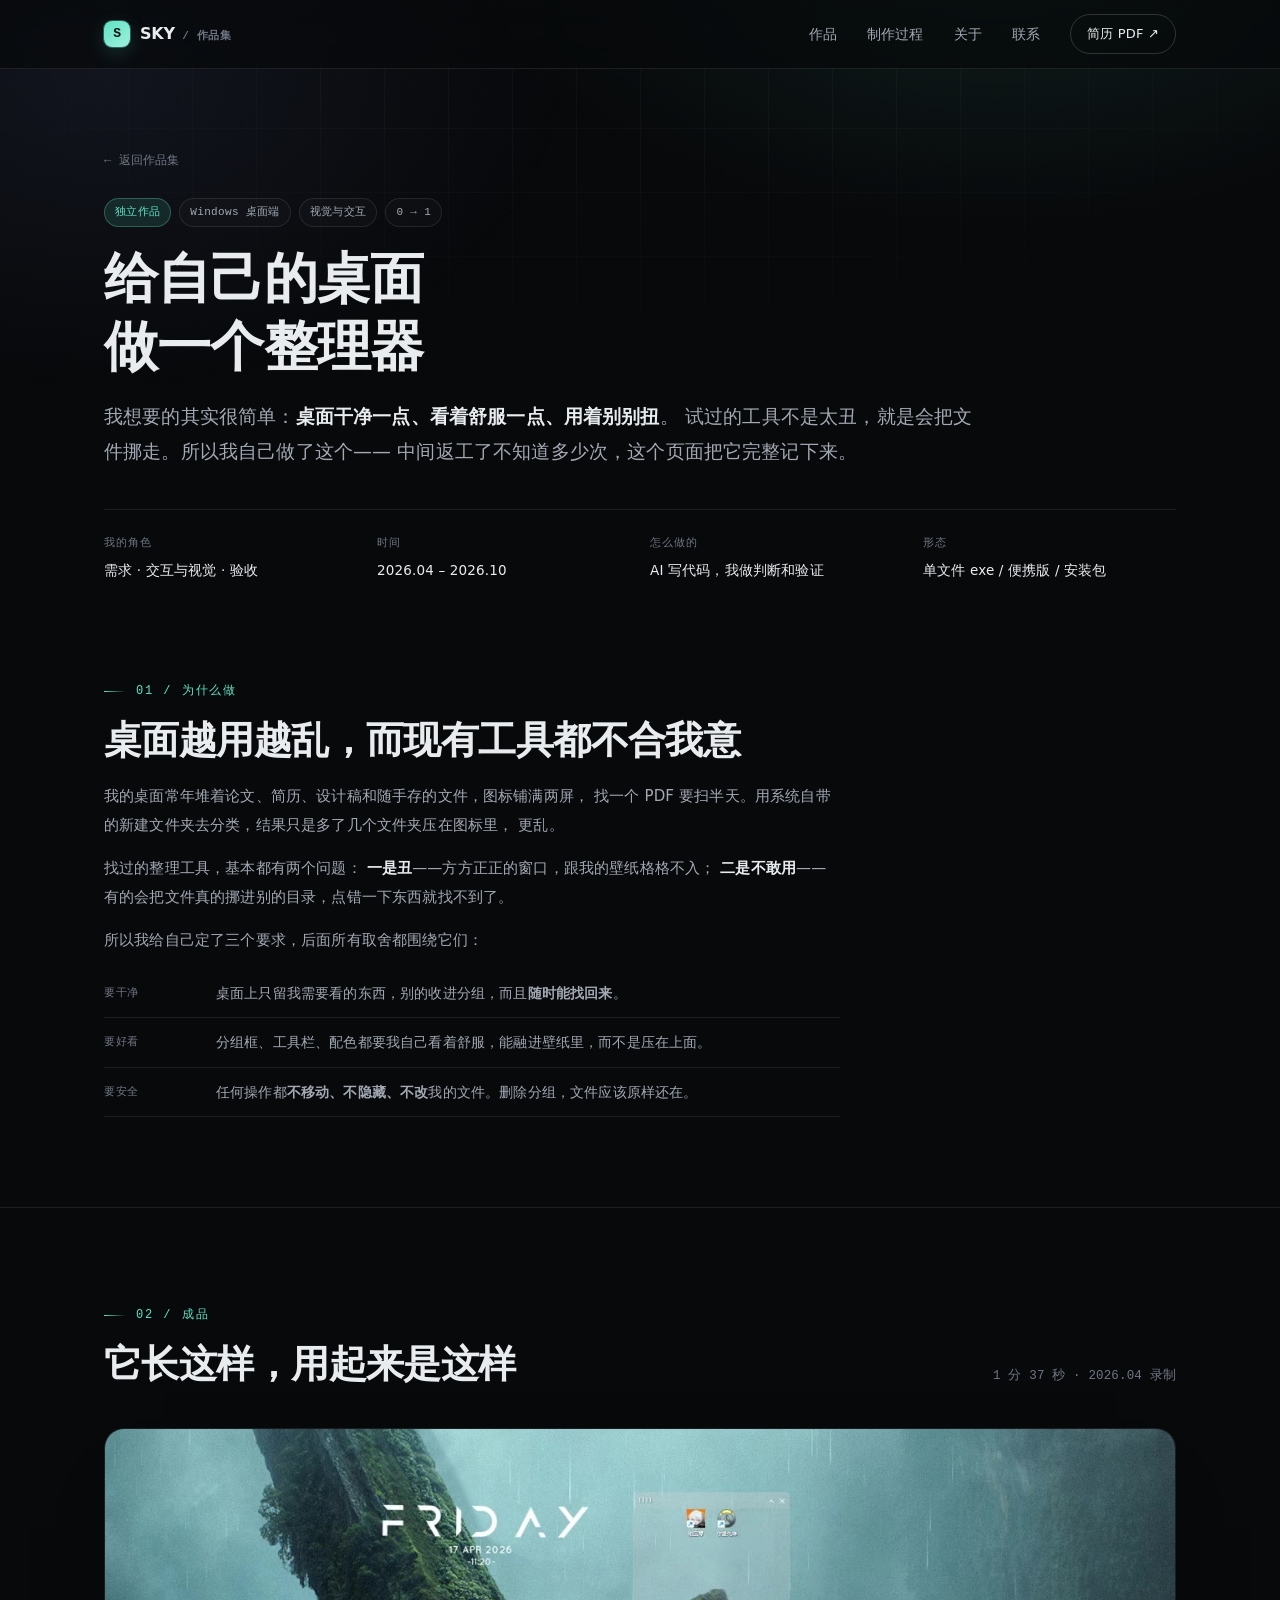
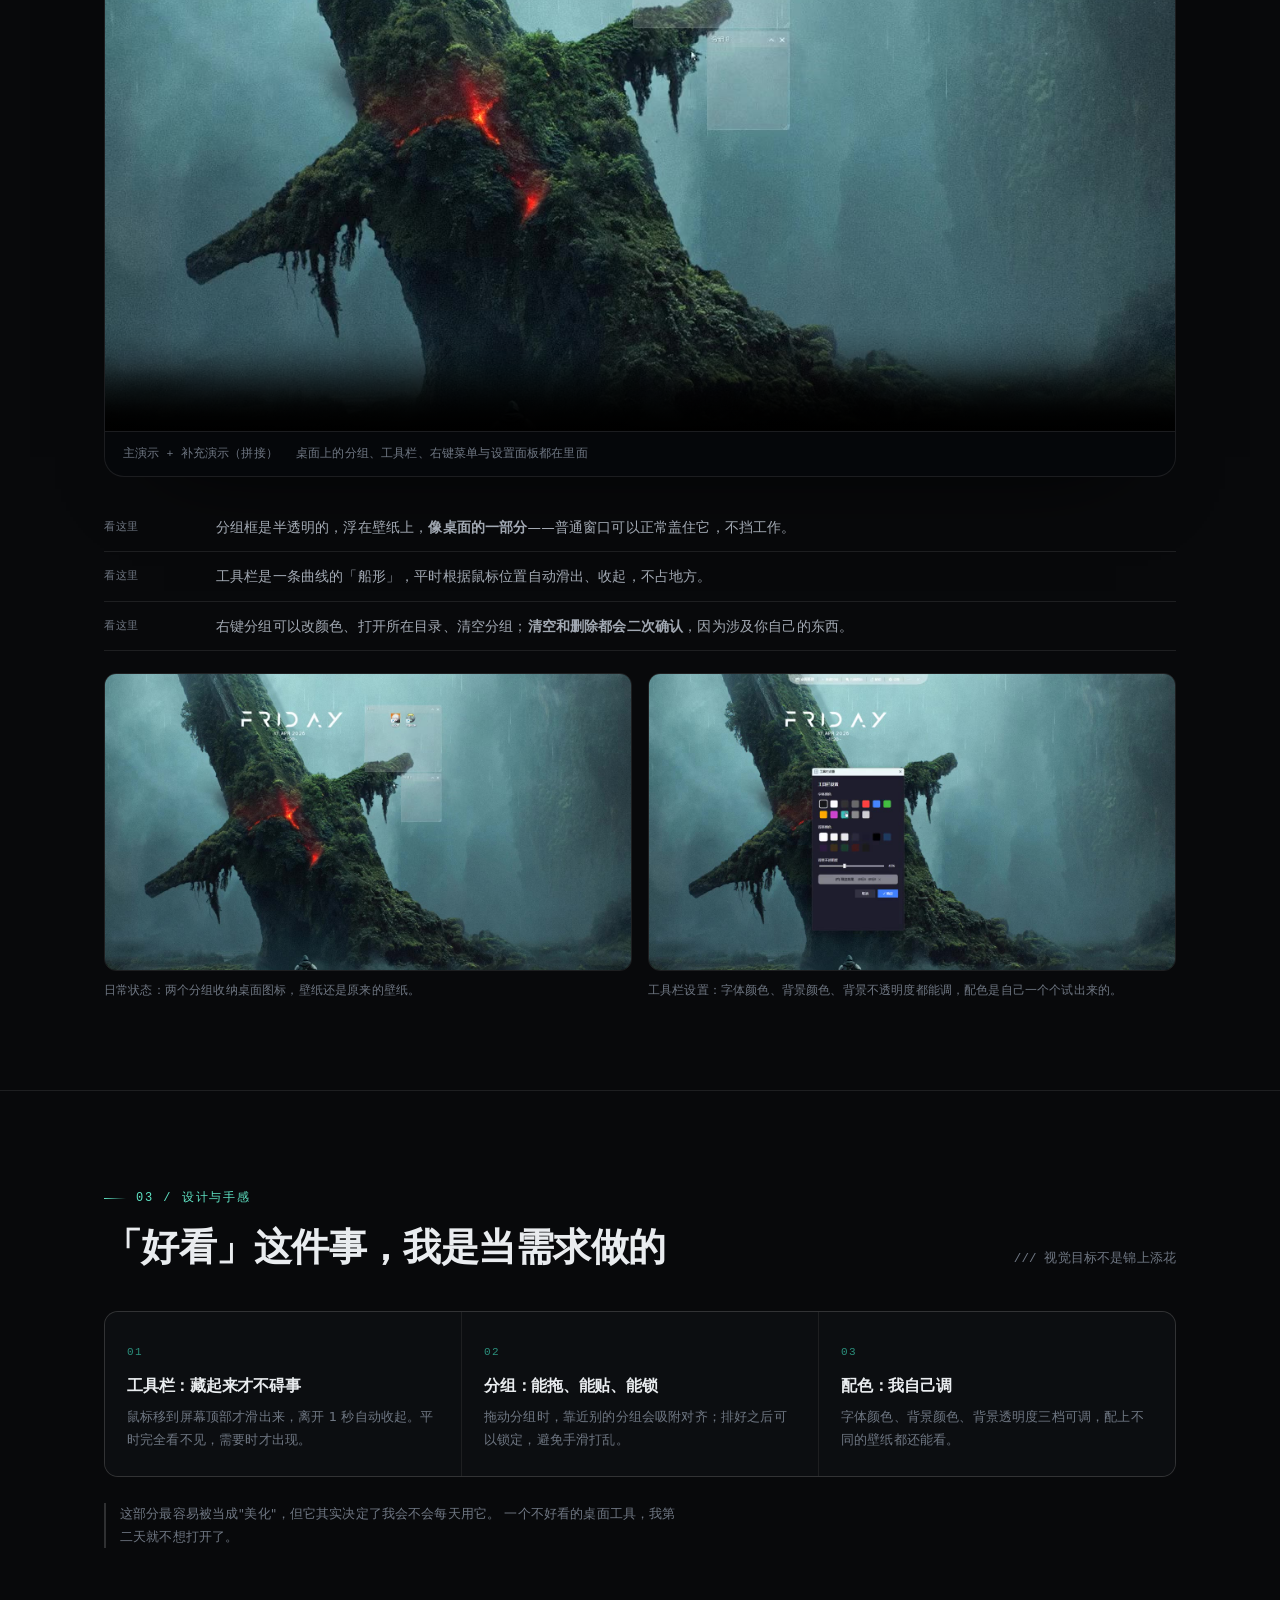
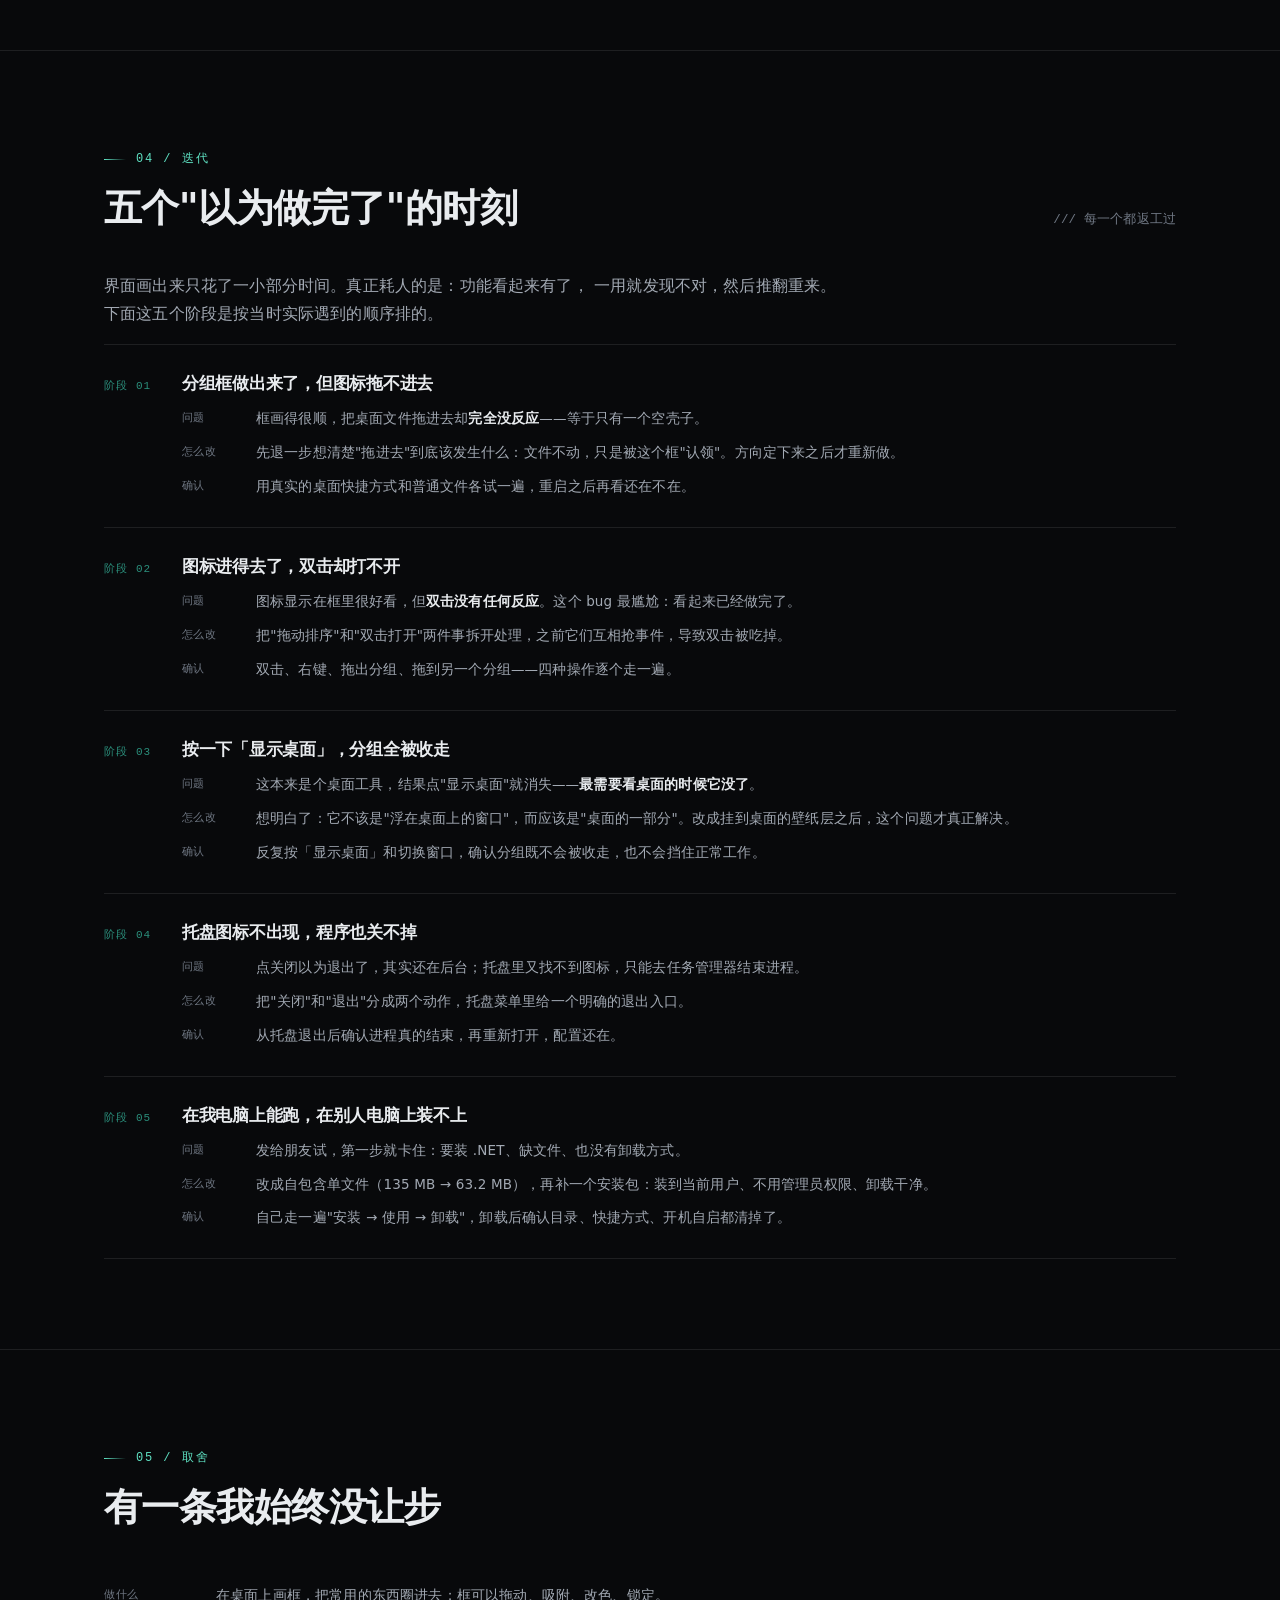
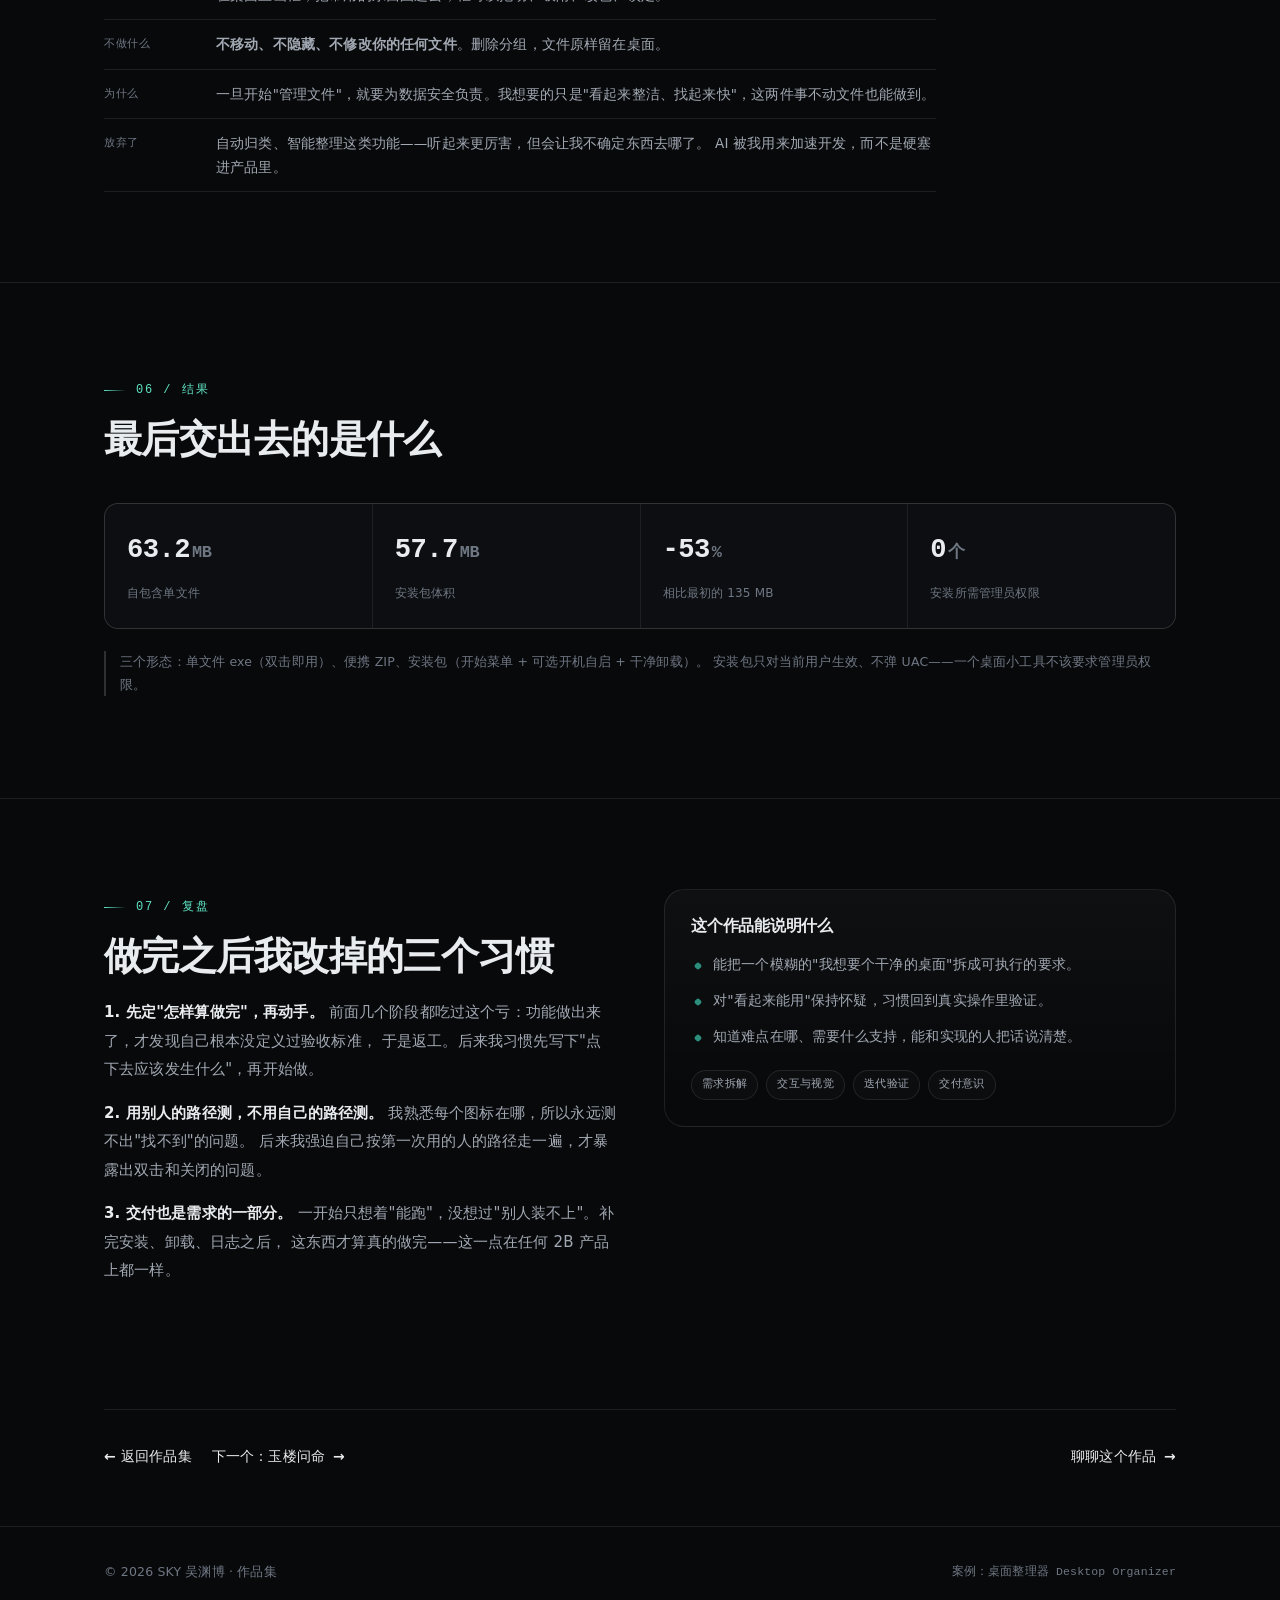
==== commit f40dd2f6: "新增第二件作品：玉楼问命（案例页 + 首页作品 02） 首页作品区改为两件作品；新增 work/yulou.html 与 6 张产品截图；桌面整理器案例页补下一个作品入口。" ====
--- a/work/desktop-organizer.html
+++ b/work/desktop-organizer.html
@@ -1,4 +1,4 @@
-﻿<!DOCTYPE html>
+<!DOCTYPE html>
 <html lang="zh-CN">
 <head>
 <meta charset="UTF-8">
@@ -6,10 +6,10 @@
 <title>桌面整理器 · 案例 | SKY 吴渊博</title>
 <meta name="description" content="给自己的桌面做一个整理器：初衷、成品演示，以及从图标移不进去到能安装交付的迭代过程。">
 <meta name="author" content="SKY 吴渊博">
-<meta name="theme-color" content="#08090b">
+<meta name="theme-color" content="#08090b">
 <link rel="canonical" href="https://sky-code1.github.io/work/desktop-organizer.html">
 
-<meta property="og:type" content="article">
+<meta property="og:type" content="article">
 <meta property="og:url" content="https://sky-code1.github.io/work/desktop-organizer.html">
 <meta property="og:title" content="桌面整理器 · 给自己的桌面做一个整理器">
 <meta property="og:description" content="从图标移不进去，到可以安装给别人用。附 1 分 37 秒演示与完整的迭代记录。">
@@ -396,7 +396,10 @@
 
   <section class="wrap">
     <div class="case-nav">
-      <a class="link-arrow" href="../index.html">← 返回作品集</a>
+      <div style="display:flex; gap:20px; flex-wrap:wrap">
+        <a class="link-arrow" href="../index.html">← 返回作品集</a>
+        <a class="link-arrow" href="yulou.html">下一个：玉楼问命 <span class="arw">→</span></a>
+      </div>
       <a class="link-arrow" href="../index.html#contact">聊聊这个作品 <span class="arw">→</span></a>
     </div>
   </section>
--- a/assets/css/style.css
+++ b/assets/css/style.css
@@ -1455,7 +1455,7 @@
   .doc-row { grid-template-columns: minmax(0, 1fr); gap: 4px; }
   .kv-row { grid-template-columns: minmax(0, 1fr); gap: 4px; }
   .video-meta { font-size: 11px; }
-}
+}
 
 /* 已填充的作品卡：实线边框，与占位卡区分 */
 .placeholder-card.filled {
@@ -1466,8 +1466,8 @@
 
 .placeholder-card.filled:hover { border-color: var(--line-strong); background: #11151a; }
 .placeholder-card.filled h4 { color: var(--text); }
-.placeholder-card.filled p { color: var(--text-mute); font-size: 13px; }
-
+.placeholder-card.filled p { color: var(--text-mute); font-size: 13px; }
+
 /* ==========================================================================
    作品集版式：首屏产品图 / 要点 / 作品卡 / 迭代阶段
    ========================================================================== */
@@ -1484,7 +1484,7 @@
 
 .hero-shot img {
   display: block;
-  width: 100%;
+  width: 100%;
   height: auto;
   aspect-ratio: 16 / 9;
   object-fit: cover;
@@ -1644,6 +1644,22 @@
   margin-top: 22px;
 }
 
+.shot-full { margin: 0; }
+
+.shot-full img {
+  width: 100%;
+  display: block;
+  border-radius: 14px;
+  border: 1px solid var(--line);
+}
+
+.shot-full figcaption {
+  margin-top: 9px;
+  font-size: 12px;
+  color: var(--text-mute);
+  line-height: 1.7;
+}
+
 .shot-grid figure { margin: 0; }
 
 .shot-grid img {
@@ -1683,8 +1699,143 @@
   margin-top: 36px;
   padding-top: 22px;
   border-top: 1px solid var(--line);
-}
+}
 
 /* 首屏收紧，让演示更早进入视野 */
 .hero { padding-bottom: clamp(8px, 2vw, 18px); }
-#work.section { padding-top: clamp(22px, 3.5vw, 40px); }
+#work.section { padding-top: clamp(22px, 3.5vw, 40px); }
+
+/* ==========================================================================
+   玉楼问命：设备展示 / 在线试玩 / 首页第二件作品
+   ========================================================================== */
+
+.device-stage {
+  position: relative;
+  margin-top: clamp(30px, 4vw, 46px);
+  padding: 4px 0 66px;
+}
+
+.device-desktop {
+  border: 1px solid var(--line-strong);
+  border-radius: 18px;
+  overflow: hidden;
+  background: #0b0907;
+  box-shadow: 0 50px 110px -60px rgba(0, 0, 0, 1);
+}
+
+.device-desktop img { display: block; width: 100%; height: auto; }
+
+.device-phone {
+  position: absolute;
+  right: 4%;
+  bottom: 0;
+  width: 168px;
+  border: 6px solid #1c1712;
+  border-radius: 26px;
+  overflow: hidden;
+  background: #000;
+  box-shadow: 0 34px 60px -26px rgba(0, 0, 0, 1), 0 0 0 1px rgba(217, 178, 106, 0.18);
+}
+
+.device-phone img { display: block; width: 100%; height: auto; }
+
+.device-note {
+  margin: 14px 0 0;
+  font-family: var(--mono);
+  font-size: 10.5px;
+  color: var(--text-mute);
+  letter-spacing: 0.04em;
+}
+
+/* 在线试玩 */
+.live-demo {
+  border: 1px solid var(--line);
+  border-radius: 18px;
+  overflow: hidden;
+  background: #050403;
+  box-shadow: 0 40px 90px -60px rgba(0, 0, 0, 1);
+}
+
+.live-demo-bar {
+  display: flex;
+  align-items: center;
+  justify-content: space-between;
+  gap: 14px;
+  padding: 10px 14px;
+  border-bottom: 1px solid var(--line);
+  font-family: var(--mono);
+  font-size: 10.5px;
+  color: var(--text-mute);
+  letter-spacing: 0.05em;
+}
+
+.live-demo-bar a { color: var(--accent); }
+
+.live-demo iframe {
+  display: block;
+  width: 100%;
+  height: 660px;
+  border: 0;
+  background: #0b0907;
+}
+
+/* 首页第二件作品 */
+.work-sub {
+  margin-top: clamp(54px, 7vw, 78px);
+  padding-top: clamp(30px, 4vw, 44px);
+  border-top: 1px solid var(--line);
+}
+
+.work-sub-head {
+  display: flex;
+  align-items: flex-end;
+  justify-content: space-between;
+  gap: 24px;
+  margin-bottom: clamp(18px, 2.6vw, 26px);
+}
+
+.work-sub-head h3 { font-size: clamp(1.35rem, 2.4vw, 1.85rem); margin-top: 10px; }
+.work-sub-head .more { font-family: var(--mono); font-size: 12.5px; color: var(--text-mute); white-space: nowrap; }
+.work-sub-head .more:hover { color: var(--accent); }
+
+.work-feature {
+  display: grid;
+  grid-template-columns: minmax(0, 1.12fr) minmax(0, 0.88fr);
+  gap: clamp(22px, 3.4vw, 40px);
+  align-items: center;
+}
+
+.work-feature .shot {
+  display: block;
+  border: 1px solid var(--line);
+  border-radius: 16px;
+  overflow: hidden;
+  background: #050403;
+  box-shadow: 0 40px 90px -60px rgba(0, 0, 0, 1);
+}
+
+.work-feature .shot img {
+  display: block;
+  width: 100%;
+  transition: transform 0.55s cubic-bezier(0.22, 0.61, 0.36, 1);
+}
+
+.work-feature .shot:hover img { transform: scale(1.015); }
+
+.work-feature .copy p { font-size: 14.5px; }
+
+.work-feature .metrics-inline { margin: 18px 0; }
+
+@media (max-width: 980px) {
+  .work-feature { grid-template-columns: minmax(0, 1fr); }
+  .work-feature .shot { order: -1; }
+  .work-sub-head { flex-direction: column; align-items: flex-start; gap: 8px; }
+  .device-phone { position: static; width: 210px; margin: 20px auto 0; }
+  .device-stage { padding-bottom: 0; }
+  .live-demo iframe { height: 620px; }
+}
+
+@media (max-width: 760px) {
+  .live-demo iframe { height: 560px; }
+  .device-phone { width: 190px; }
+}
